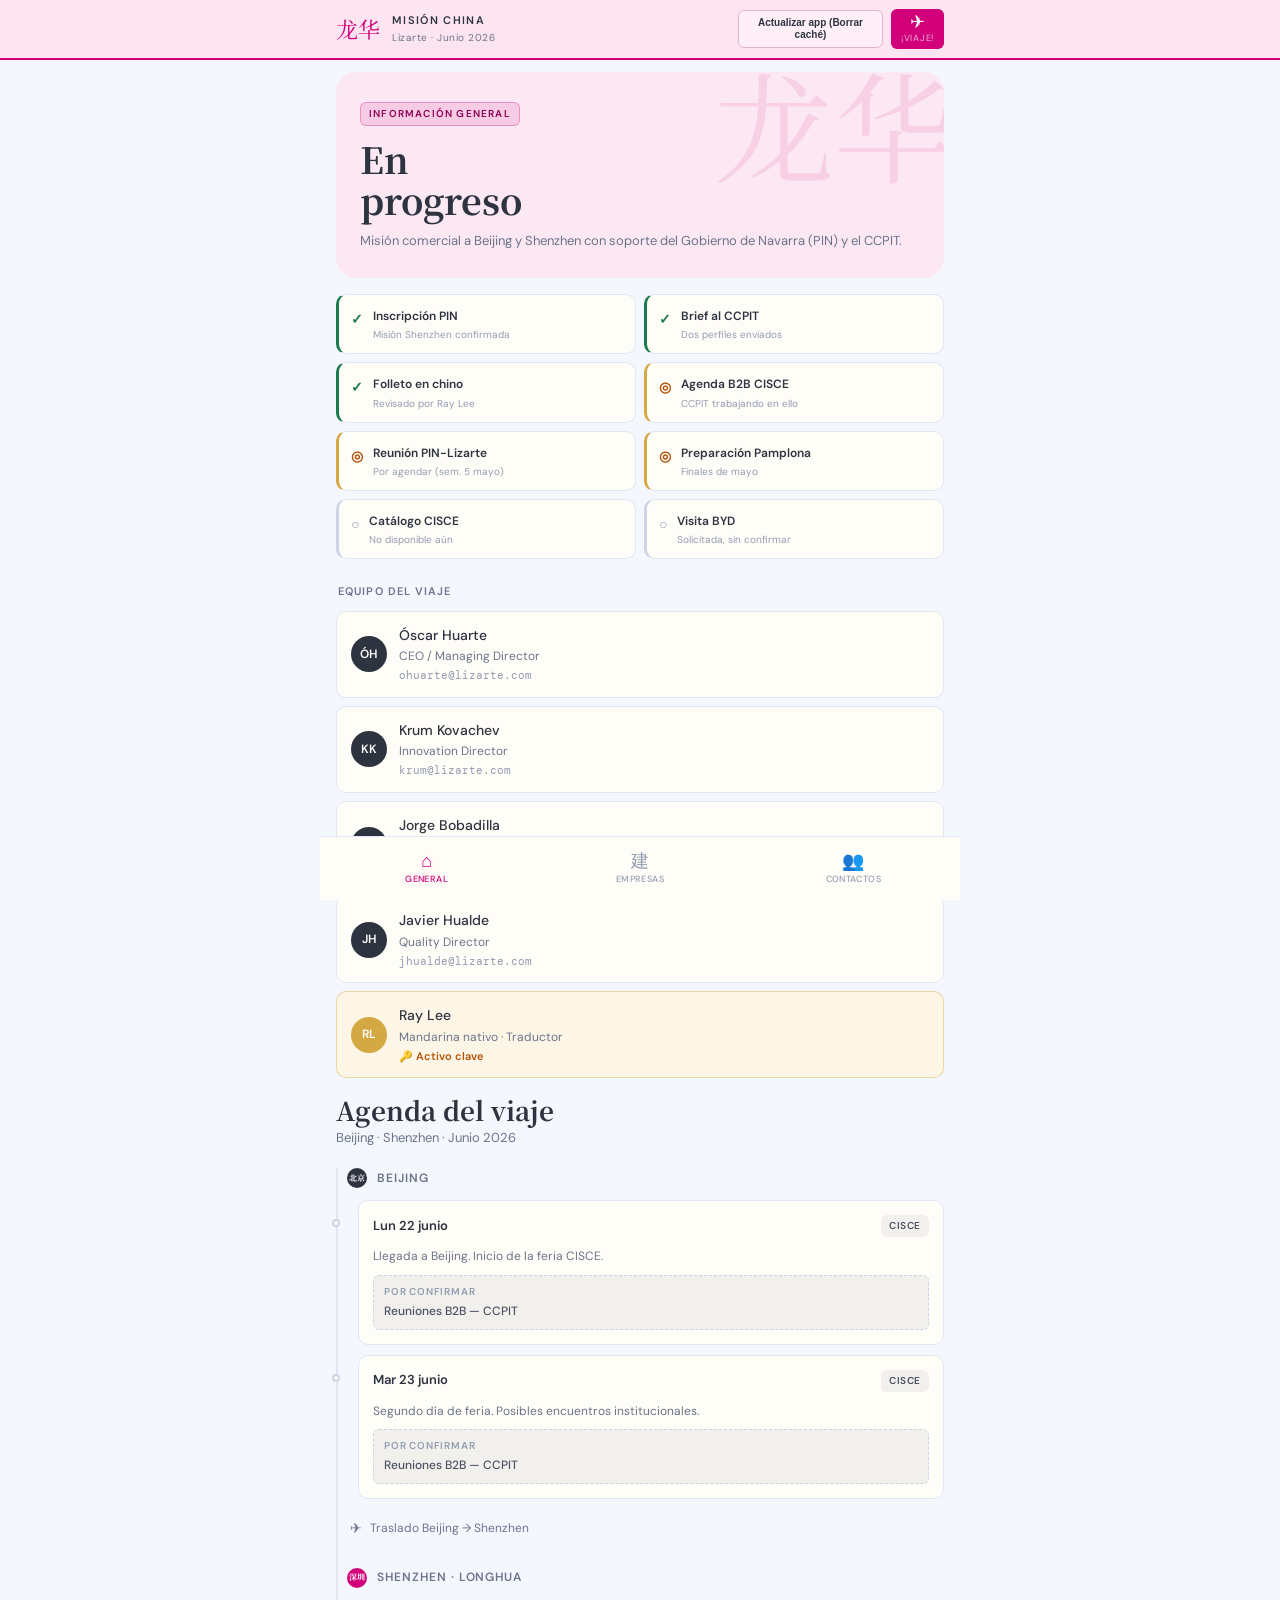
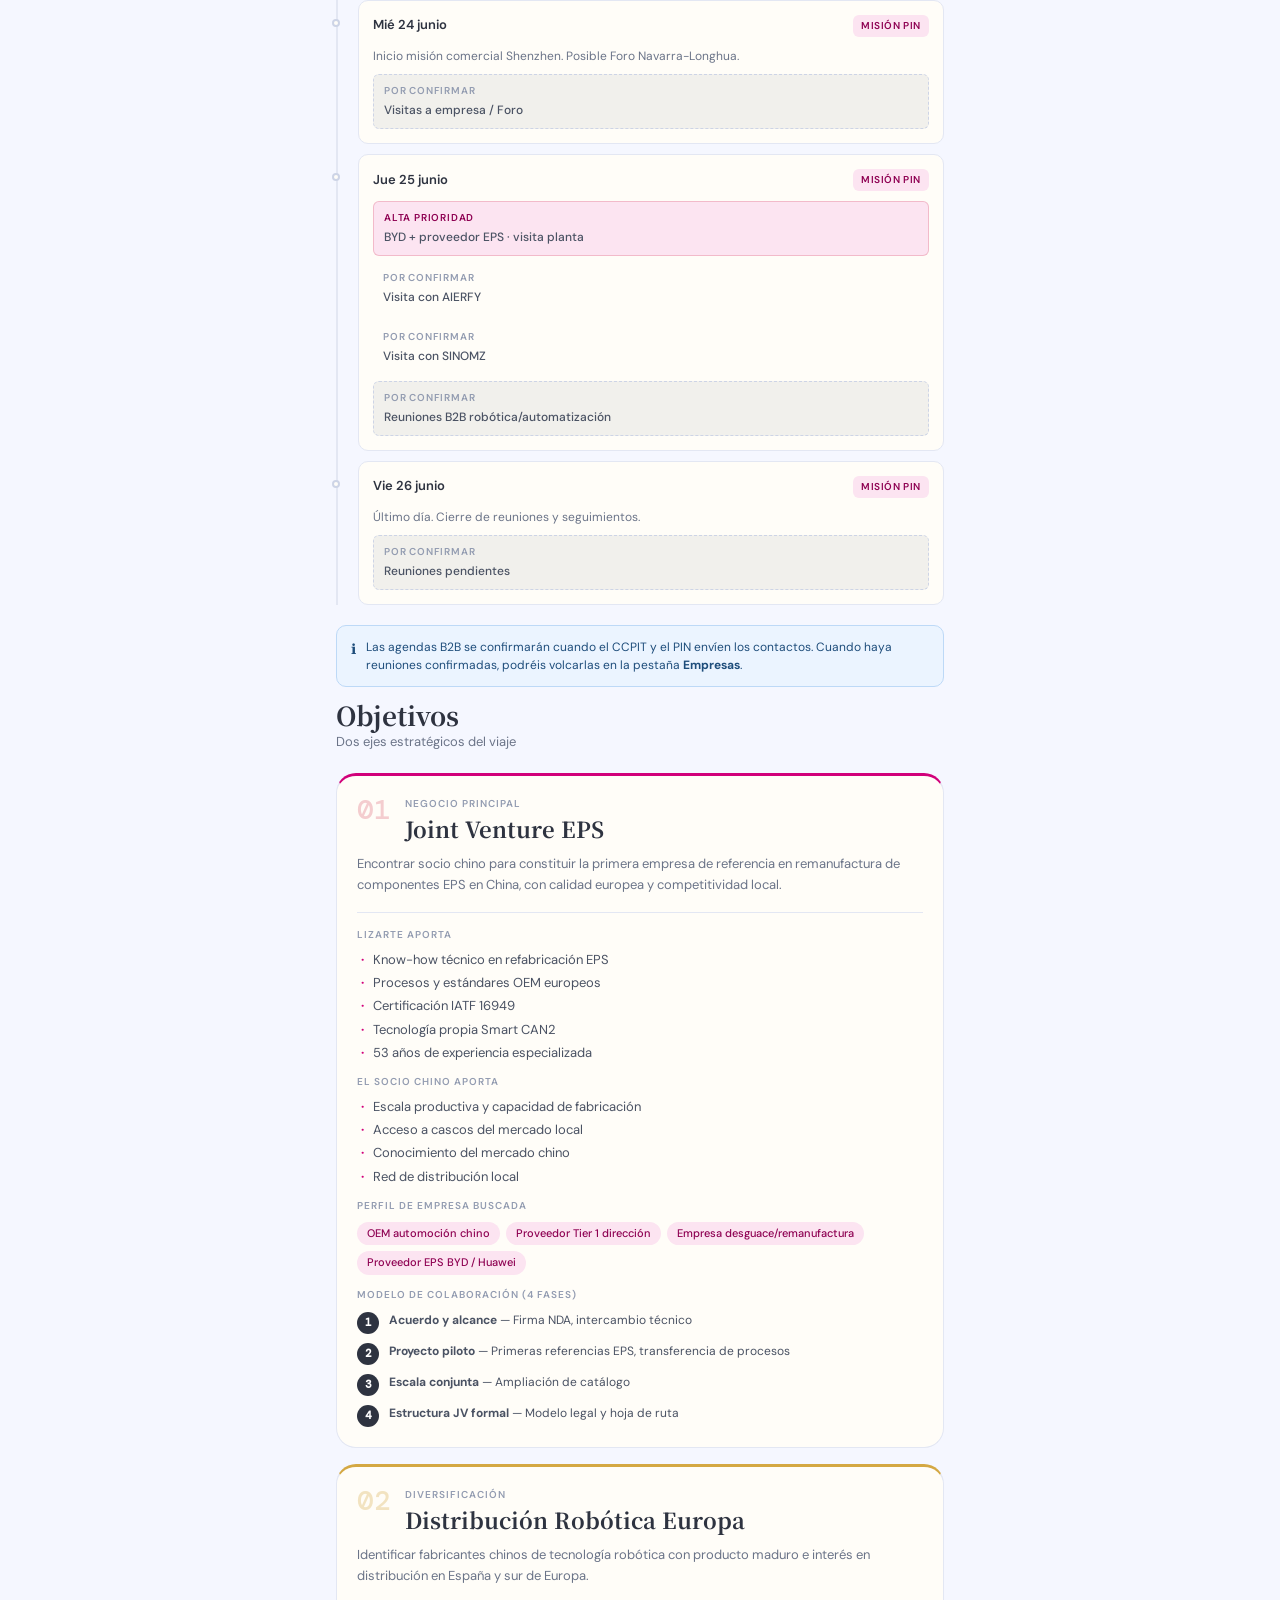
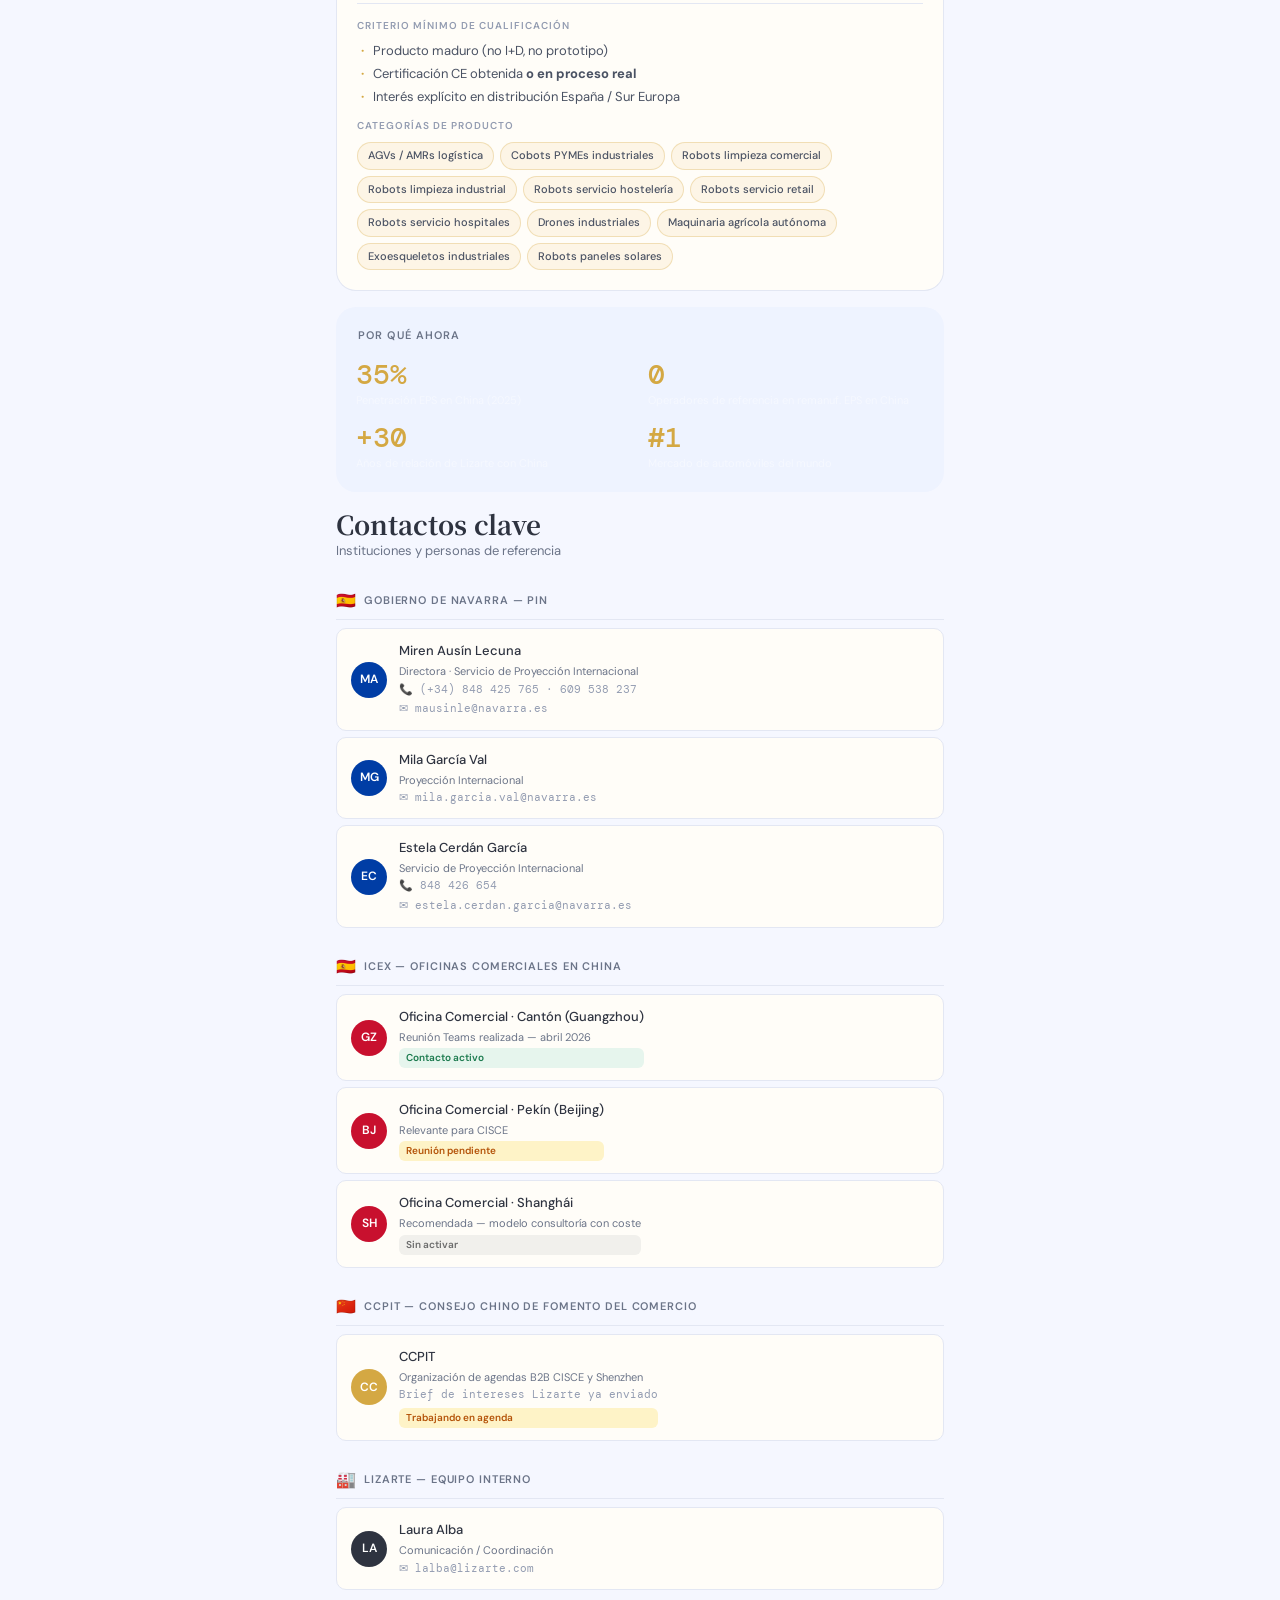
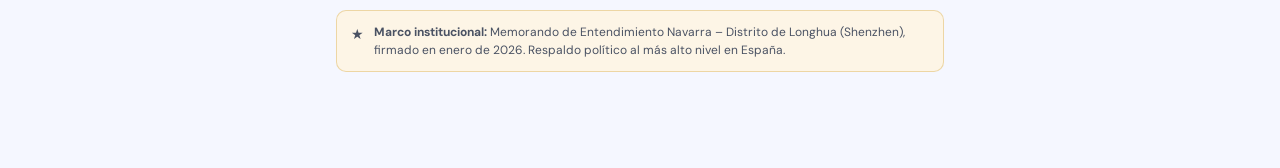
==== index-standalone.html @ a8ef4a8c "app móvil" ====
<!DOCTYPE html>
<html lang="es">
<head>
  <meta charset="UTF-8" />
  <meta name="viewport" content="width=device-width, initial-scale=1.0, viewport-fit=cover" />
  <meta name="apple-mobile-web-app-capable" content="yes" />
  <meta name="apple-mobile-web-app-status-bar-style" content="default" />
  <meta name="apple-mobile-web-app-title" content="Misión China" />
  <meta name="mobile-web-app-capable" content="yes" />
  <meta name="theme-color" content="#D1007A" />
  <meta http-equiv="Cache-Control" content="no-cache, no-store, must-revalidate" />
  <meta http-equiv="Pragma" content="no-cache" />
  <meta http-equiv="Expires" content="0" />
  <title>Misión China 2026 — Lizarte</title>
  <link rel="manifest" href="manifest.webmanifest" />
  <link rel="icon" type="image/svg+xml" href="icon.svg" />
  <link rel="apple-touch-icon" href="icon.svg" />
  <link rel="preconnect" href="https://fonts.googleapis.com" />
  <link href="https://fonts.googleapis.com/css2?family=Noto+Serif+SC:wght@400;700&family=DM+Sans:wght@300;400;500;600&family=DM+Mono:wght@400;500&display=swap" rel="stylesheet" />
  <style>
/* ═══════════════════════════════════════════════════════════
   MISIÓN CHINA 2026 — LIZARTE
   Stylesheet
═══════════════════════════════════════════════════════════ */

*, *::before, *::after { box-sizing: border-box; margin: 0; padding: 0; }

:root {
  --red:        #D1007A;
  --red-light:  #FCE4F1;
  --red-dark:   #8E0052;
  --gold:       #D4A843;
  --gold-light: #FDF5E6;
  --ink:        #2E3340;
  --ink-mid:    #4A5263;
  --ink-soft:   #6B7488;
  --ink-faint:  #939CB1;
  --paper:      #F5F7FF;
  --surface:    #FFFDF8;
  --border:     #E3E7F3;
  --border-mid: #CDD4E6;

  --done:       #1B7A4E;
  --done-bg:    #E6F5ED;
  --pending:    #B45309;
  --pending-bg: #FEF3C7;
  --open:       #6B6B6B;
  --open-bg:    #F1F0EC;

  --radius-sm:  6px;
  --radius-md:  10px;
  --radius-lg:  14px;
  --radius-xl:  20px;

  --nav-height:  64px;
  --header-height: 60px;

  --font-body:   'DM Sans', sans-serif;
  --font-display:'Noto Serif SC', serif;
  --font-mono:   'DM Mono', monospace;

  /* iOS safe areas (notch / home indicator) */
  --safe-top: env(safe-area-inset-top, 0px);
  --safe-bottom: env(safe-area-inset-bottom, 0px);
}

html, body {
  height: 100%;
  background: var(--paper);
  color: var(--ink);
  font-family: var(--font-body);
  font-size: 15px;
  line-height: 1.6;
  -webkit-font-smoothing: antialiased;
  overscroll-behavior: none;
}

/* ── SCROLLBAR ─────────────────────────────────── */
::-webkit-scrollbar { width: 4px; }
::-webkit-scrollbar-track { background: transparent; }
::-webkit-scrollbar-thumb { background: var(--border-mid); border-radius: 2px; }

/* ═══════════════════════════════════════════════════════════
   HEADER
═══════════════════════════════════════════════════════════ */
.app-header {
  position: fixed;
  top: 0; left: 0; right: 0;
  z-index: 100;
  height: calc(var(--header-height) + var(--safe-top));
  padding-top: var(--safe-top);
  background: #FCE4F1;
  border-bottom: 2px solid var(--red);
}

.header-inner {
  max-width: 640px;
  margin: 0 auto;
  height: 100%;
  padding: 0 16px;
  display: flex;
  align-items: center;
  justify-content: space-between;
}

.header-brand {
  display: flex;
  align-items: center;
  gap: 12px;
}

.brand-zh {
  font-family: var(--font-display);
  font-size: 22px;
  color: var(--red);
  line-height: 1;
}

.brand-text {
  display: flex;
  flex-direction: column;
}

.brand-main {
  font-size: 11px;
  font-weight: 600;
  letter-spacing: 0.12em;
  color: var(--ink);
  text-transform: uppercase;
}

.brand-sub {
  font-size: 10px;
  color: var(--ink-soft);
  letter-spacing: 0.05em;
}

.header-badge {
  display: flex;
  flex-direction: column;
  align-items: center;
  background: var(--red);
  border-radius: var(--radius-sm);
  padding: 4px 10px;
  min-width: 52px;
}

.header-actions {
  display: flex;
  align-items: center;
  gap: 8px;
}

.refresh-app-btn {
  border: 1px solid #E7B3D1;
  background: #FFF0F8;
  color: var(--ink);
  border-radius: var(--radius-sm);
  padding: 6px 9px;
  font-size: 10px;
  line-height: 1.2;
  font-weight: 600;
  cursor: pointer;
  min-height: 34px;
  max-width: 145px;
  text-align: center;
}

.refresh-app-btn:active {
  transform: translateY(1px);
}

.refresh-app-btn:disabled {
  opacity: 0.7;
  cursor: wait;
}

#countdown-days {
  font-family: var(--font-mono);
  font-size: 18px;
  font-weight: 500;
  color: #fff;
  line-height: 1;
}

.badge-label {
  font-size: 9px;
  color: rgba(255,255,255,0.7);
  letter-spacing: 0.08em;
  text-transform: uppercase;
}

/* ═══════════════════════════════════════════════════════════
   MAIN
═══════════════════════════════════════════════════════════ */
.app-main {
  max-width: 640px;
  margin: 0 auto;
  padding: calc(var(--header-height) + var(--safe-top) + 12px) 16px calc(var(--nav-height) + var(--safe-bottom) + 20px);
  min-height: 100vh;
}

/* ── VIEWS ─────────────────────────────────────── */
.view {
  display: none;
  animation: fadeIn 0.2s ease;
}
.view.active { display: block; }

@keyframes fadeIn {
  from { opacity: 0; transform: translateY(6px); }
  to   { opacity: 1; transform: translateY(0); }
}

/* ═══════════════════════════════════════════════════════════
   INICIO — HERO
═══════════════════════════════════════════════════════════ */
.section-hero {
  background: #FCE8F3;
  border-radius: var(--radius-xl);
  padding: 28px 24px;
  margin-bottom: 16px;
  position: relative;
  overflow: hidden;
}

.section-hero::before {
  content: '龙华';
  font-family: var(--font-display);
  font-size: 120px;
  color: rgba(209,0,122,0.1);
  position: absolute;
  right: -10px;
  top: -10px;
  line-height: 1;
  pointer-events: none;
  user-select: none;
}

.hero-tag {
  display: inline-block;
  font-size: 10px;
  font-weight: 600;
  letter-spacing: 0.12em;
  text-transform: uppercase;
  color: var(--red-dark);
  background: rgba(209,0,122,0.12);
  border: 1px solid rgba(209,0,122,0.3);
  border-radius: var(--radius-sm);
  padding: 3px 8px;
  margin-bottom: 12px;
}

.hero-title {
  font-family: var(--font-display);
  font-size: 36px;
  font-weight: 700;
  color: var(--ink);
  line-height: 1.15;
  margin-bottom: 10px;
}

.hero-desc {
  font-size: 13px;
  color: var(--ink-soft);
  line-height: 1.5;
}

/* ── CARD GRID ──────────────────────────────────── */
.card-grid {
  display: grid;
  grid-template-columns: 1fr 1fr;
  gap: 8px;
  margin-bottom: 24px;
}

.status-card {
  background: var(--surface);
  border-radius: var(--radius-md);
  border: 1px solid var(--border);
  padding: 12px;
  display: flex;
  align-items: flex-start;
  gap: 10px;
}

.status-icon {
  font-size: 14px;
  margin-top: 1px;
  flex-shrink: 0;
  font-weight: 600;
}

.status-info {
  display: flex;
  flex-direction: column;
  gap: 2px;
}

.status-title {
  font-size: 12px;
  font-weight: 600;
  color: var(--ink);
}

.status-sub {
  font-size: 10px;
  color: var(--ink-faint);
  line-height: 1.3;
}

.status-done  .status-icon { color: var(--done); }
.status-done  { border-left: 3px solid var(--done); }

.status-pending .status-icon { color: var(--pending); }
.status-pending { border-left: 3px solid var(--gold); }

.status-open  .status-icon { color: var(--ink-faint); }
.status-open  { border-left: 3px solid var(--border-mid); }

/* ── BLOCK TITLE ────────────────────────────────── */
.block-title {
  font-size: 11px;
  font-weight: 600;
  letter-spacing: 0.1em;
  text-transform: uppercase;
  color: var(--ink-soft);
  margin-bottom: 10px;
  padding-left: 2px;
}

/* ── TEAM ───────────────────────────────────────── */
.team-list {
  display: flex;
  flex-direction: column;
  gap: 8px;
  margin-bottom: 16px;
}

.team-card {
  background: var(--surface);
  border: 1px solid var(--border);
  border-radius: var(--radius-md);
  padding: 12px 14px;
  display: flex;
  align-items: center;
  gap: 12px;
}

.team-card--highlight {
  background: var(--gold-light);
  border-color: rgba(212,168,67,0.4);
}

.team-initials {
  width: 36px;
  height: 36px;
  border-radius: 50%;
  background: var(--ink);
  color: #fff;
  font-size: 12px;
  font-weight: 600;
  display: flex;
  align-items: center;
  justify-content: center;
  flex-shrink: 0;
  letter-spacing: 0.02em;
}

.team-card--highlight .team-initials {
  background: var(--gold);
}

.team-info {
  display: flex;
  flex-direction: column;
  gap: 1px;
}

.team-name {
  font-size: 14px;
  font-weight: 500;
  color: var(--ink);
}

.team-role {
  font-size: 12px;
  color: var(--ink-soft);
}

.team-email {
  font-size: 11px;
  color: var(--ink-faint);
  font-family: var(--font-mono);
}

.team-tag {
  font-size: 11px;
  font-weight: 600;
  color: var(--pending);
}

/* ═══════════════════════════════════════════════════════════
   AGENDA — TIMELINE
═══════════════════════════════════════════════════════════ */
.section-header {
  margin-bottom: 20px;
}

.section-title {
  font-family: var(--font-display);
  font-size: 26px;
  font-weight: 700;
  color: var(--ink);
  line-height: 1.2;
}

.section-desc {
  font-size: 13px;
  color: var(--ink-soft);
  margin-top: 2px;
}

.timeline {
  position: relative;
  padding-left: 20px;
  border-left: 2px solid var(--border);
  margin-bottom: 20px;
}

.timeline-city {
  display: flex;
  align-items: center;
  gap: 10px;
  margin: 20px 0 12px -11px;
}

.city-marker {
  width: 20px;
  height: 20px;
  border-radius: 50%;
  display: flex;
  align-items: center;
  justify-content: center;
  font-family: var(--font-display);
  font-size: 8px;
  color: #fff;
  font-weight: 700;
  flex-shrink: 0;
}

.city-beijing  { background: var(--ink); }
.city-shenzhen { background: var(--red); }

.city-label {
  font-size: 12px;
  font-weight: 600;
  letter-spacing: 0.08em;
  text-transform: uppercase;
  color: var(--ink-soft);
}

.timeline-day {
  background: var(--surface);
  border: 1px solid var(--border);
  border-radius: var(--radius-md);
  padding: 14px;
  margin-bottom: 10px;
  position: relative;
}

.timeline-day::before {
  content: '';
  position: absolute;
  left: -27px;
  top: 18px;
  width: 8px;
  height: 8px;
  border-radius: 50%;
  background: var(--surface);
  border: 2px solid var(--border-mid);
}

.day-header {
  display: flex;
  align-items: center;
  justify-content: space-between;
  margin-bottom: 10px;
}

.day-date {
  font-size: 13px;
  font-weight: 600;
  color: var(--ink);
}

.day-badge {
  font-size: 10px;
  font-weight: 600;
  letter-spacing: 0.06em;
  padding: 3px 8px;
  border-radius: var(--radius-sm);
}

.day-badge--feria  { background: var(--open-bg); color: var(--ink-mid); }
.day-badge--mision { background: var(--red-light); color: var(--red-dark); }

.day-note {
  font-size: 12px;
  color: var(--ink-soft);
  margin-bottom: 8px;
}

.meeting-slot {
  border-radius: var(--radius-sm);
  padding: 8px 10px;
  margin-top: 6px;
  display: flex;
  flex-direction: column;
  gap: 2px;
}

.meeting-slot--empty {
  background: var(--open-bg);
  border: 1px dashed var(--border-mid);
}

.meeting-slot--priority {
  background: var(--red-light);
  border: 1px solid rgba(200,16,46,0.2);
}

.slot-time {
  font-size: 10px;
  font-weight: 600;
  text-transform: uppercase;
  letter-spacing: 0.08em;
  color: var(--ink-faint);
}

.meeting-slot--priority .slot-time { color: var(--red-dark); }

.slot-label {
  font-size: 12px;
  font-weight: 500;
  color: var(--ink-mid);
}

.timeline-travel {
  display: flex;
  align-items: center;
  gap: 8px;
  padding: 8px 0;
  margin-left: -8px;
  color: var(--ink-soft);
  font-size: 12px;
}

.travel-icon {
  font-size: 14px;
}

/* ═══════════════════════════════════════════════════════════
   EMPRESAS
═══════════════════════════════════════════════════════════ */
.filter-tabs {
  display: flex;
  gap: 6px;
  margin-bottom: 16px;
  overflow-x: auto;
  padding-bottom: 2px;
  -webkit-overflow-scrolling: touch;
  scrollbar-width: none;
}

.filter-tabs::-webkit-scrollbar { display: none; }

.filter-btn {
  flex-shrink: 0;
  background: var(--surface);
  border: 1px solid var(--border);
  border-radius: 20px;
  padding: 6px 14px;
  font-size: 12px;
  font-weight: 500;
  color: var(--ink-soft);
  cursor: pointer;
  font-family: var(--font-body);
  transition: all 0.15s;
}

.filter-btn.active,
.filter-btn:hover {
  background: var(--red-light);
  border-color: #E4B6C0;
  color: var(--ink);
}

.company-list {
  display: flex;
  flex-direction: column;
  gap: 10px;
}

/* COMPANY CARD */
.company-card {
  background: var(--surface);
  border: 1px solid var(--border);
  border-radius: var(--radius-lg);
  padding: 16px;
  cursor: pointer;
  transition: border-color 0.15s, box-shadow 0.15s;
}

.company-card:hover {
  border-color: var(--ink);
  box-shadow: 0 2px 8px rgba(0,0,0,0.06);
}

.company-card-header {
  display: flex;
  justify-content: space-between;
  align-items: flex-start;
  margin-bottom: 8px;
}

.company-name {
  font-size: 15px;
  font-weight: 600;
  color: var(--ink);
  line-height: 1.3;
}

.company-name-zh {
  font-family: var(--font-display);
  font-size: 12px;
  color: var(--ink-soft);
  display: block;
  margin-top: 1px;
}

.company-badge {
  font-size: 10px;
  font-weight: 600;
  padding: 3px 8px;
  border-radius: var(--radius-sm);
  white-space: nowrap;
  margin-left: 8px;
  flex-shrink: 0;
}

.badge-eps     { background: var(--red-light); color: var(--red-dark); }
.badge-robot   { background: #E8F0FE; color: #1A56DB; }
.badge-beijing { background: var(--open-bg); color: var(--ink-mid); }
.badge-shenzhen{ background: #E7F9F0; color: #065F46; }

.company-meta {
  display: flex;
  flex-wrap: wrap;
  gap: 8px;
  font-size: 12px;
  color: var(--ink-soft);
  margin-bottom: 10px;
}

.company-meta-item {
  display: flex;
  align-items: center;
  gap: 4px;
}

.company-contact {
  background: var(--paper);
  border-radius: var(--radius-sm);
  padding: 10px 12px;
  display: flex;
  flex-direction: column;
  gap: 2px;
}

.contact-person-name {
  font-size: 13px;
  font-weight: 500;
  color: var(--ink);
}

.contact-person-role {
  font-size: 11px;
  color: var(--ink-soft);
}

.company-meeting-time {
  display: flex;
  align-items: center;
  gap: 6px;
  margin-top: 10px;
  font-size: 12px;
  font-weight: 500;
  color: var(--red-dark);
  background: var(--red-light);
  border-radius: var(--radius-sm);
  padding: 6px 10px;
}

/* EMPTY STATE */
.empty-state {
  text-align: center;
  padding: 32px 16px;
}

.empty-icon {
  font-family: var(--font-display);
  font-size: 48px;
  color: var(--border-mid);
  margin-bottom: 12px;
}

.empty-title {
  font-family: var(--font-display);
  font-size: 20px;
  font-weight: 700;
  color: var(--ink);
  margin-bottom: 6px;
}

.empty-desc {
  font-size: 13px;
  color: var(--ink-soft);
  max-width: 280px;
  margin: 0 auto 20px;
  line-height: 1.5;
}

.empty-template-preview {
  background: var(--surface);
  border: 1px solid var(--border);
  border-radius: var(--radius-md);
  padding: 16px;
  text-align: left;
}

.template-label {
  font-size: 10px;
  font-weight: 600;
  letter-spacing: 0.1em;
  text-transform: uppercase;
  color: var(--ink-faint);
  margin-bottom: 10px;
}

.template-fields {
  list-style: none;
  display: flex;
  flex-direction: column;
  gap: 6px;
}

.template-fields li {
  font-size: 12px;
  color: var(--ink-mid);
  padding-left: 14px;
  position: relative;
}

.template-fields li::before {
  content: '—';
  position: absolute;
  left: 0;
  color: var(--border-mid);
}

/* ═══════════════════════════════════════════════════════════
   OBJETIVOS
═══════════════════════════════════════════════════════════ */
.objective-card {
  background: var(--surface);
  border-radius: var(--radius-xl);
  border: 1px solid var(--border);
  padding: 20px;
  margin-bottom: 16px;
}

.objective-card--primary {
  border-top: 3px solid var(--red);
}

.objective-card--secondary {
  border-top: 3px solid var(--gold);
}

.obj-header {
  display: flex;
  align-items: flex-start;
  gap: 14px;
  margin-bottom: 12px;
}

.obj-number {
  font-family: var(--font-mono);
  font-size: 28px;
  font-weight: 500;
  color: var(--border-mid);
  line-height: 1;
  flex-shrink: 0;
}

.objective-card--primary .obj-number { color: rgba(200,16,46,0.2); }
.objective-card--secondary .obj-number { color: rgba(212,168,67,0.3); }

.obj-title-block {
  display: flex;
  flex-direction: column;
  gap: 4px;
}

.obj-tag {
  font-size: 10px;
  font-weight: 600;
  letter-spacing: 0.1em;
  text-transform: uppercase;
  color: var(--ink-faint);
}

.obj-title {
  font-family: var(--font-display);
  font-size: 22px;
  font-weight: 700;
  color: var(--ink);
  line-height: 1.2;
}

.obj-desc {
  font-size: 13px;
  color: var(--ink-soft);
  line-height: 1.6;
  margin-bottom: 16px;
}

.obj-divider {
  height: 1px;
  background: var(--border);
  margin: 14px 0;
}

.obj-section-label {
  font-size: 10px;
  font-weight: 600;
  letter-spacing: 0.1em;
  text-transform: uppercase;
  color: var(--ink-faint);
  margin-bottom: 8px;
  margin-top: 12px;
}

.obj-list {
  list-style: none;
  display: flex;
  flex-direction: column;
  gap: 5px;
}

.obj-list li {
  font-size: 13px;
  color: var(--ink-mid);
  padding-left: 16px;
  position: relative;
  line-height: 1.4;
}

.obj-list li::before {
  content: '·';
  position: absolute;
  left: 4px;
  color: var(--red);
  font-weight: 700;
}

.objective-card--secondary .obj-list li::before {
  color: var(--gold);
}

.obj-list--chips {
  flex-direction: row;
  flex-wrap: wrap;
  gap: 6px;
}

.obj-list--chips li {
  padding: 4px 10px;
  background: var(--red-light);
  color: var(--red-dark);
  font-size: 11px;
  font-weight: 500;
  border-radius: 20px;
  padding-left: 10px;
}

.obj-list--chips li::before { display: none; }

/* PHASES */
.phases-list {
  display: flex;
  flex-direction: column;
  gap: 8px;
  margin-top: 4px;
}

.phase {
  display: flex;
  gap: 10px;
  align-items: flex-start;
}

.phase-n {
  width: 22px;
  height: 22px;
  border-radius: 50%;
  background: var(--ink);
  color: #fff;
  font-size: 11px;
  font-weight: 600;
  display: flex;
  align-items: center;
  justify-content: center;
  flex-shrink: 0;
  margin-top: 1px;
  font-family: var(--font-mono);
}

.phase div {
  font-size: 12px;
  color: var(--ink-mid);
  line-height: 1.5;
}

/* CATEGORY GRID */
.category-grid {
  display: flex;
  flex-wrap: wrap;
  gap: 6px;
  margin-top: 4px;
}

.cat-chip {
  font-size: 11px;
  font-weight: 500;
  padding: 4px 10px;
  background: var(--gold-light);
  border: 1px solid rgba(212,168,67,0.3);
  color: var(--ink-mid);
  border-radius: 20px;
}

/* MARKET STATS */
.market-block {
  background: #EEF3FF;
  border-radius: var(--radius-xl);
  padding: 20px;
  margin-bottom: 16px;
}

.market-block .block-title {
  color: var(--ink-soft);
  margin-bottom: 16px;
}

.market-stats {
  display: grid;
  grid-template-columns: 1fr 1fr;
  gap: 16px;
}

.market-stat {
  display: flex;
  flex-direction: column;
  gap: 4px;
}

.stat-num {
  font-family: var(--font-mono);
  font-size: 28px;
  font-weight: 500;
  color: var(--gold);
  line-height: 1;
}

.stat-label {
  font-size: 11px;
  color: rgba(255,255,255,0.45);
  line-height: 1.4;
}

/* ═══════════════════════════════════════════════════════════
   CONTACTOS
═══════════════════════════════════════════════════════════ */
.contact-group {
  margin-bottom: 20px;
}

.contact-group-header {
  display: flex;
  align-items: center;
  gap: 8px;
  padding: 6px 0;
  margin-bottom: 8px;
  border-bottom: 1px solid var(--border);
}

.contact-group-flag {
  font-size: 16px;
}

.contact-group-name {
  font-size: 11px;
  font-weight: 600;
  letter-spacing: 0.08em;
  text-transform: uppercase;
  color: var(--ink-soft);
  line-height: 1.3;
  overflow-wrap: anywhere;
}

.contact-card {
  background: var(--surface);
  border: 1px solid var(--border);
  border-radius: var(--radius-md);
  padding: 12px 14px;
  display: flex;
  align-items: center;
  gap: 12px;
  margin-bottom: 6px;
}

.contact-initials {
  width: 36px;
  height: 36px;
  border-radius: 50%;
  font-size: 12px;
  font-weight: 600;
  display: flex;
  align-items: center;
  justify-content: center;
  flex-shrink: 0;
  color: #fff;
}

.ci-navarra { background: #003DA5; }
.ci-icex    { background: #C8102E; }
.ci-ccpit   { background: #D4A843; }
.ci-lizarte { background: var(--ink); }

.contact-info {
  display: flex;
  flex-direction: column;
  gap: 2px;
  min-width: 0;
}

.contact-name {
  font-size: 13px;
  font-weight: 500;
  color: var(--ink);
}

.contact-role {
  font-size: 11px;
  color: var(--ink-soft);
  line-height: 1.3;
}

.contact-detail {
  font-size: 11px;
  color: var(--ink-faint);
  font-family: var(--font-mono);
}

.contact-tag {
  display: inline-block;
  font-size: 10px;
  font-weight: 600;
  padding: 2px 7px;
  border-radius: var(--radius-sm);
  margin-top: 2px;
}

.contact-tag--done    { background: var(--done-bg); color: var(--done); }
.contact-tag--pending { background: var(--pending-bg); color: var(--pending); }
.contact-tag--open    { background: var(--open-bg); color: var(--open); }

/* ═══════════════════════════════════════════════════════════
   INFO BOX
═══════════════════════════════════════════════════════════ */
.info-box {
  background: #EBF4FF;
  border: 1px solid #BDD9F7;
  border-radius: var(--radius-md);
  padding: 12px 14px;
  display: flex;
  align-items: flex-start;
  gap: 10px;
  margin-bottom: 12px;
  font-size: 12px;
  color: #1E4D7B;
  line-height: 1.5;
}

.info-box--gold {
  background: var(--gold-light);
  border-color: rgba(212,168,67,0.4);
  color: var(--ink-mid);
}

.info-box-icon {
  font-size: 14px;
  flex-shrink: 0;
  margin-top: 1px;
}

/* ═══════════════════════════════════════════════════════════
   BOTTOM NAV
═══════════════════════════════════════════════════════════ */
.bottom-nav {
  position: fixed;
  bottom: 0; left: 0; right: 0;
  z-index: 100;
  height: calc(var(--nav-height) + var(--safe-bottom));
  padding-bottom: var(--safe-bottom);
  background: var(--surface);
  border-top: 1px solid var(--border);
  display: flex;
  align-items: stretch;
  max-width: 640px;
  margin: 0 auto;
}

/* Full-width fix for fixed nav */
.bottom-nav {
  left: 50%;
  transform: translateX(-50%);
  max-width: 640px;
  width: 100%;
}

@media (max-width: 640px) {
  .bottom-nav {
    left: 0;
    transform: none;
    max-width: 100%;
  }
}

.nav-item {
  flex: 1;
  display: flex;
  flex-direction: column;
  align-items: center;
  justify-content: center;
  gap: 3px;
  background: none;
  border: none;
  cursor: pointer;
  font-family: var(--font-body);
  color: var(--ink-faint);
  padding: 8px 4px calc(8px + var(--safe-bottom) * 0.15);
  transition: color 0.15s;
  -webkit-tap-highlight-color: transparent;
}

.nav-item.active {
  color: var(--red);
  text-shadow: 0 0 10px rgba(209, 0, 122, 0.18);
}

.nav-icon {
  font-size: 18px;
  line-height: 1;
}

.nav-label {
  font-size: 9px;
  font-weight: 500;
  letter-spacing: 0.04em;
  text-transform: uppercase;
}

/* ═══════════════════════════════════════════════════════════
   RESPONSIVE
═══════════════════════════════════════════════════════════ */
@media (max-width: 400px) {
  .card-grid { grid-template-columns: 1fr; }
  .market-stats { grid-template-columns: 1fr; }
  .hero-title { font-size: 30px; }
}

@media (max-width: 480px) {
  .header-inner {
    padding: 0 10px;
    gap: 8px;
  }

  .brand-zh {
    font-size: 19px;
  }

  .brand-main {
    font-size: 10px;
    letter-spacing: 0.08em;
  }

  .brand-sub {
    display: none;
  }

  .refresh-app-btn {
    max-width: 108px;
    min-height: 30px;
    font-size: 9px;
    padding: 5px 6px;
  }

  .header-badge {
    min-width: 45px;
    padding: 4px 8px;
  }
}

@media (prefers-color-scheme: dark) {
  :root {
    --paper:      #F5F7FF;
    --surface:    #FFFDF8;
    --border:     #E3E7F3;
    --border-mid: #CDD4E6;
    --ink:        #2E3340;
    --ink-mid:    #4A5263;
    --ink-soft:   #6B7488;
    --ink-faint:  #939CB1;
    --red-light:  #FCE4F1;
    --red-dark:   #8E0052;
    --gold-light: #FDF5E6;
    --open-bg:    #EEF2FB;
    --done-bg:    #E6F5ED;
    --pending-bg: #FEF3C7;
  }

  .app-header { background: #FCE4F1; }
  .section-hero { background: #FCE8F3; }
  .section-hero::before { color: rgba(209,0,122,0.1); }
  .market-block { background: #EEF3FF; }
  .bottom-nav { background: var(--surface); }
  .info-box { background: #EEF6FF; border-color: #D6E6FF; color: #385D8A; }
}

</style>
</head>
<body>

  <!-- HEADER -->
  <header class="app-header">
    <div class="header-inner">
      <div class="header-brand">
        <span class="brand-zh">龙华</span>
        <div class="brand-text">
          <span class="brand-main">MISIÓN CHINA</span>
          <span class="brand-sub">Lizarte · Junio 2026</span>
        </div>
      </div>
      <div class="header-actions">
        <button class="refresh-app-btn" id="refresh-app-btn" type="button">
          Actualizar app (Borrar caché)
        </button>
        <div class="header-badge" id="countdown-badge">
          <span id="countdown-days">—</span>
          <span class="badge-label">días</span>
        </div>
      </div>
    </div>
  </header>

  <!-- MAIN CONTENT -->
  <main class="app-main" id="app-main">

    <!-- ══════════════════════════════════════════
         Pestaña: General (toda la información conocida)
    ══════════════════════════════════════════ -->
    <section class="view active" id="view-general">

      <div class="section-hero">
        <div class="hero-tag">Información general</div>
        <h1 class="hero-title">En<br/>progreso</h1>
        <p class="hero-desc">Misión comercial a Beijing y Shenzhen con soporte del Gobierno de Navarra (PIN) y el CCPIT.</p>
      </div>

      <!-- TARJETAS DE ESTADO RÁPIDO -->
      <div class="card-grid">
        <div class="status-card status-done">
          <span class="status-icon">✓</span>
          <div class="status-info">
            <span class="status-title">Inscripción PIN</span>
            <span class="status-sub">Misión Shenzhen confirmada</span>
          </div>
        </div>
        <div class="status-card status-done">
          <span class="status-icon">✓</span>
          <div class="status-info">
            <span class="status-title">Brief al CCPIT</span>
            <span class="status-sub">Dos perfiles enviados</span>
          </div>
        </div>
        <div class="status-card status-done">
          <span class="status-icon">✓</span>
          <div class="status-info">
            <span class="status-title">Folleto en chino</span>
            <span class="status-sub">Revisado por Ray Lee</span>
          </div>
        </div>
        <div class="status-card status-pending">
          <span class="status-icon">◎</span>
          <div class="status-info">
            <span class="status-title">Agenda B2B CISCE</span>
            <span class="status-sub">CCPIT trabajando en ello</span>
          </div>
        </div>
        <div class="status-card status-pending">
          <span class="status-icon">◎</span>
          <div class="status-info">
            <span class="status-title">Reunión PIN-Lizarte</span>
            <span class="status-sub">Por agendar (sem. 5 mayo)</span>
          </div>
        </div>
        <div class="status-card status-pending">
          <span class="status-icon">◎</span>
          <div class="status-info">
            <span class="status-title">Preparación Pamplona</span>
            <span class="status-sub">Finales de mayo</span>
          </div>
        </div>
        <div class="status-card status-open">
          <span class="status-icon">○</span>
          <div class="status-info">
            <span class="status-title">Catálogo CISCE</span>
            <span class="status-sub">No disponible aún</span>
          </div>
        </div>
        <div class="status-card status-open">
          <span class="status-icon">○</span>
          <div class="status-info">
            <span class="status-title">Visita BYD</span>
            <span class="status-sub">Solicitada, sin confirmar</span>
          </div>
        </div>
      </div>

      <!-- EQUIPO -->
      <div class="block-title">Equipo del viaje</div>
      <div class="team-list">
        <div class="team-card">
          <div class="team-initials">ÓH</div>
          <div class="team-info">
            <span class="team-name">Óscar Huarte</span>
            <span class="team-role">CEO / Managing Director</span>
            <span class="team-email">ohuarte@lizarte.com</span>
          </div>
        </div>
        <div class="team-card">
          <div class="team-initials">KK</div>
          <div class="team-info">
            <span class="team-name">Krum Kovachev</span>
            <span class="team-role">Innovation Director</span>
            <span class="team-email">krum@lizarte.com</span>
          </div>
        </div>
        <div class="team-card">
          <div class="team-initials">JB</div>
          <div class="team-info">
            <span class="team-name">Jorge Bobadilla</span>
            <span class="team-role">R&D Director</span>
            <span class="team-email">jbobadilla@lizarte.com</span>
          </div>
        </div>
        <div class="team-card">
          <div class="team-initials">JH</div>
          <div class="team-info">
            <span class="team-name">Javier Hualde</span>
            <span class="team-role">Quality Director</span>
            <span class="team-email">jhualde@lizarte.com</span>
          </div>
        </div>
        <div class="team-card team-card--highlight">
          <div class="team-initials">RL</div>
          <div class="team-info">
            <span class="team-name">Ray Lee</span>
            <span class="team-role">Mandarina nativo · Traductor</span>
            <span class="team-tag">🔑 Activo clave</span>
          </div>
        </div>
      </div>

      <!-- ══════════════════════════════════════════
           Agenda del viaje
      ══════════════════════════════════════════ -->

      <div class="section-header">
        <h2 class="section-title">Agenda del viaje</h2>
        <p class="section-desc">Beijing · Shenzhen · Junio 2026</p>
      </div>

      <!-- TIMELINE -->
      <div class="timeline">

        <div class="timeline-city">
          <div class="city-marker city-beijing">北京</div>
          <span class="city-label">Beijing</span>
        </div>

        <div class="timeline-day" data-date="2026-06-22">
          <div class="day-header">
            <span class="day-date">Lun 22 junio</span>
            <span class="day-badge day-badge--feria">CISCE</span>
          </div>
          <div class="day-content">
            <p class="day-note">Llegada a Beijing. Inicio de la feria CISCE.</p>
            <div class="meeting-slot meeting-slot--empty">
              <span class="slot-time">Por confirmar</span>
              <span class="slot-label">Reuniones B2B — CCPIT</span>
            </div>
          </div>
        </div>

        <div class="timeline-day" data-date="2026-06-23">
          <div class="day-header">
            <span class="day-date">Mar 23 junio</span>
            <span class="day-badge day-badge--feria">CISCE</span>
          </div>
          <div class="day-content">
            <p class="day-note">Segundo día de feria. Posibles encuentros institucionales.</p>
            <div class="meeting-slot meeting-slot--empty">
              <span class="slot-time">Por confirmar</span>
              <span class="slot-label">Reuniones B2B — CCPIT</span>
            </div>
          </div>
        </div>

        <div class="timeline-travel">
          <span class="travel-icon">✈</span>
          <span class="travel-label">Traslado Beijing → Shenzhen</span>
        </div>

        <div class="timeline-city">
          <div class="city-marker city-shenzhen">深圳</div>
          <span class="city-label">Shenzhen · Longhua</span>
        </div>

        <div class="timeline-day" data-date="2026-06-24">
          <div class="day-header">
            <span class="day-date">Mié 24 junio</span>
            <span class="day-badge day-badge--mision">MISIÓN PIN</span>
          </div>
          <div class="day-content">
            <p class="day-note">Inicio misión comercial Shenzhen. Posible Foro Navarra-Longhua.</p>
            <div class="meeting-slot meeting-slot--empty">
              <span class="slot-time">Por confirmar</span>
              <span class="slot-label">Visitas a empresa / Foro</span>
            </div>
          </div>
        </div>

        <div class="timeline-day" data-date="2026-06-25">
          <div class="day-header">
            <span class="day-date">Jue 25 junio</span>
            <span class="day-badge day-badge--mision">MISIÓN PIN</span>
          </div>
          <div class="day-content">
            <div class="meeting-slot meeting-slot--priority">
              <span class="slot-time">Alta prioridad</span>
              <span class="slot-label">BYD + proveedor EPS · visita planta</span>
            </div>
            <div class="meeting-slot">
              <span class="slot-time">Por confirmar</span>
              <span class="slot-label">Visita con AIERFY</span>
            </div>
            <div class="meeting-slot">
              <span class="slot-time">Por confirmar</span>
              <span class="slot-label">Visita con SINOMZ</span>
            </div>
            <div class="meeting-slot meeting-slot--empty">
              <span class="slot-time">Por confirmar</span>
              <span class="slot-label">Reuniones B2B robótica/automatización</span>
            </div>
          </div>
        </div>

        <div class="timeline-day" data-date="2026-06-26">
          <div class="day-header">
            <span class="day-date">Vie 26 junio</span>
            <span class="day-badge day-badge--mision">MISIÓN PIN</span>
          </div>
          <div class="day-content">
            <p class="day-note">Último día. Cierre de reuniones y seguimientos.</p>
            <div class="meeting-slot meeting-slot--empty">
              <span class="slot-time">Por confirmar</span>
              <span class="slot-label">Reuniones pendientes</span>
            </div>
          </div>
        </div>

      </div>

      <div class="info-box">
        <span class="info-box-icon">ℹ</span>
        <p>Las agendas B2B se confirmarán cuando el CCPIT y el PIN envíen los contactos. Cuando haya reuniones confirmadas, podréis volcarlas en la pestaña <strong>Empresas</strong>.</p>
      </div>

      <!-- ══════════════════════════════════════════
           Objetivos del viaje
      ══════════════════════════════════════════ -->

      <div class="section-header">
        <h2 class="section-title">Objetivos</h2>
        <p class="section-desc">Dos ejes estratégicos del viaje</p>
      </div>

      <!-- OBJETIVO 1 -->
      <div class="objective-card objective-card--primary">
        <div class="obj-header">
          <span class="obj-number">01</span>
          <div class="obj-title-block">
            <span class="obj-tag">Negocio principal</span>
            <h3 class="obj-title">Joint Venture EPS</h3>
          </div>
        </div>
        <p class="obj-desc">Encontrar socio chino para constituir la primera empresa de referencia en remanufactura de componentes EPS en China, con calidad europea y competitividad local.</p>

        <div class="obj-divider"></div>

        <div class="obj-section-label">Lizarte aporta</div>
        <ul class="obj-list">
          <li>Know-how técnico en refabricación EPS</li>
          <li>Procesos y estándares OEM europeos</li>
          <li>Certificación IATF 16949</li>
          <li>Tecnología propia Smart CAN2</li>
          <li>53 años de experiencia especializada</li>
        </ul>

        <div class="obj-section-label">El socio chino aporta</div>
        <ul class="obj-list">
          <li>Escala productiva y capacidad de fabricación</li>
          <li>Acceso a cascos del mercado local</li>
          <li>Conocimiento del mercado chino</li>
          <li>Red de distribución local</li>
        </ul>

        <div class="obj-section-label">Perfil de empresa buscada</div>
        <ul class="obj-list obj-list--chips">
          <li>OEM automoción chino</li>
          <li>Proveedor Tier 1 dirección</li>
          <li>Empresa desguace/remanufactura</li>
          <li>Proveedor EPS BYD / Huawei</li>
        </ul>

        <div class="obj-section-label">Modelo de colaboración (4 fases)</div>
        <div class="phases-list">
          <div class="phase"><span class="phase-n">1</span><div><strong>Acuerdo y alcance</strong> — Firma NDA, intercambio técnico</div></div>
          <div class="phase"><span class="phase-n">2</span><div><strong>Proyecto piloto</strong> — Primeras referencias EPS, transferencia de procesos</div></div>
          <div class="phase"><span class="phase-n">3</span><div><strong>Escala conjunta</strong> — Ampliación de catálogo</div></div>
          <div class="phase"><span class="phase-n">4</span><div><strong>Estructura JV formal</strong> — Modelo legal y hoja de ruta</div></div>
        </div>
      </div>

      <!-- OBJETIVO 2 -->
      <div class="objective-card objective-card--secondary">
        <div class="obj-header">
          <span class="obj-number">02</span>
          <div class="obj-title-block">
            <span class="obj-tag">Diversificación</span>
            <h3 class="obj-title">Distribución Robótica Europa</h3>
          </div>
        </div>
        <p class="obj-desc">Identificar fabricantes chinos de tecnología robótica con producto maduro e interés en distribución en España y sur de Europa.</p>

        <div class="obj-divider"></div>

        <div class="obj-section-label">Criterio mínimo de cualificación</div>
        <ul class="obj-list">
          <li>Producto maduro (no I+D, no prototipo)</li>
          <li>Certificación CE obtenida <strong>o en proceso real</strong></li>
          <li>Interés explícito en distribución España / Sur Europa</li>
        </ul>

        <div class="obj-section-label">Categorías de producto</div>
        <div class="category-grid">
          <div class="cat-chip">AGVs / AMRs logística</div>
          <div class="cat-chip">Cobots PYMEs industriales</div>
          <div class="cat-chip">Robots limpieza comercial</div>
          <div class="cat-chip">Robots limpieza industrial</div>
          <div class="cat-chip">Robots servicio hostelería</div>
          <div class="cat-chip">Robots servicio retail</div>
          <div class="cat-chip">Robots servicio hospitales</div>
          <div class="cat-chip">Drones industriales</div>
          <div class="cat-chip">Maquinaria agrícola autónoma</div>
          <div class="cat-chip">Exoesqueletos industriales</div>
          <div class="cat-chip">Robots paneles solares</div>
        </div>
      </div>

      <!-- ARGUMENTO DE MERCADO -->
      <div class="market-block">
        <div class="block-title">Por qué ahora</div>
        <div class="market-stats">
          <div class="market-stat">
            <span class="stat-num">35%</span>
            <span class="stat-label">Penetración EPS en China (2025)</span>
          </div>
          <div class="market-stat">
            <span class="stat-num">0</span>
            <span class="stat-label">Operadores de referencia en remanuf. EPS en China</span>
          </div>
          <div class="market-stat">
            <span class="stat-num">+30</span>
            <span class="stat-label">Años de relación de Lizarte con China</span>
          </div>
          <div class="market-stat">
            <span class="stat-num">#1</span>
            <span class="stat-label">Mercado de automóviles del mundo</span>
          </div>
        </div>
      </div>

      <!-- ══════════════════════════════════════════
           Contactos clave
      ══════════════════════════════════════════ -->

      <div class="section-header">
        <h2 class="section-title">Contactos clave</h2>
        <p class="section-desc">Instituciones y personas de referencia</p>
      </div>

      <!-- GOBIERNO DE NAVARRA -->
      <div class="contact-group">
        <div class="contact-group-header">
          <span class="contact-group-flag">🇪🇸</span>
          <span class="contact-group-name">Gobierno de Navarra — PIN</span>
        </div>
        <div class="contact-card">
          <div class="contact-initials ci-navarra">MA</div>
          <div class="contact-info">
            <span class="contact-name">Miren Ausín Lecuna</span>
            <span class="contact-role">Directora · Servicio de Proyección Internacional</span>
            <span class="contact-detail">📞 (+34) 848 425 765 · 609 538 237</span>
            <span class="contact-detail">✉ mausinle@navarra.es</span>
          </div>
        </div>
        <div class="contact-card">
          <div class="contact-initials ci-navarra">MG</div>
          <div class="contact-info">
            <span class="contact-name">Mila García Val</span>
            <span class="contact-role">Proyección Internacional</span>
            <span class="contact-detail">✉ mila.garcia.val@navarra.es</span>
          </div>
        </div>
        <div class="contact-card">
          <div class="contact-initials ci-navarra">EC</div>
          <div class="contact-info">
            <span class="contact-name">Estela Cerdán García</span>
            <span class="contact-role">Servicio de Proyección Internacional</span>
            <span class="contact-detail">📞 848 426 654</span>
            <span class="contact-detail">✉ estela.cerdan.garcia@navarra.es</span>
          </div>
        </div>
      </div>

      <!-- ICEX -->
      <div class="contact-group">
        <div class="contact-group-header">
          <span class="contact-group-flag">🇪🇸</span>
          <span class="contact-group-name">ICEX — Oficinas Comerciales en China</span>
        </div>
        <div class="contact-card">
          <div class="contact-initials ci-icex">GZ</div>
          <div class="contact-info">
            <span class="contact-name">Oficina Comercial · Cantón (Guangzhou)</span>
            <span class="contact-role">Reunión Teams realizada — abril 2026</span>
            <span class="contact-tag contact-tag--done">Contacto activo</span>
          </div>
        </div>
        <div class="contact-card">
          <div class="contact-initials ci-icex">BJ</div>
          <div class="contact-info">
            <span class="contact-name">Oficina Comercial · Pekín (Beijing)</span>
            <span class="contact-role">Relevante para CISCE</span>
            <span class="contact-tag contact-tag--pending">Reunión pendiente</span>
          </div>
        </div>
        <div class="contact-card">
          <div class="contact-initials ci-icex">SH</div>
          <div class="contact-info">
            <span class="contact-name">Oficina Comercial · Shanghái</span>
            <span class="contact-role">Recomendada — modelo consultoría con coste</span>
            <span class="contact-tag contact-tag--open">Sin activar</span>
          </div>
        </div>
      </div>

      <!-- CCPIT -->
      <div class="contact-group">
        <div class="contact-group-header">
          <span class="contact-group-flag">🇨🇳</span>
          <span class="contact-group-name">CCPIT — Consejo Chino de Fomento del Comercio</span>
        </div>
        <div class="contact-card">
          <div class="contact-initials ci-ccpit">CC</div>
          <div class="contact-info">
            <span class="contact-name">CCPIT</span>
            <span class="contact-role">Organización de agendas B2B CISCE y Shenzhen</span>
            <span class="contact-detail">Brief de intereses Lizarte ya enviado</span>
            <span class="contact-tag contact-tag--pending">Trabajando en agenda</span>
          </div>
        </div>
      </div>

      <!-- LIZARTE INTERNO -->
      <div class="contact-group">
        <div class="contact-group-header">
          <span class="contact-group-flag">🏭</span>
          <span class="contact-group-name">Lizarte — Equipo interno</span>
        </div>
        <div class="contact-card">
          <div class="contact-initials ci-lizarte">LA</div>
          <div class="contact-info">
            <span class="contact-name">Laura Alba</span>
            <span class="contact-role">Comunicación / Coordinación</span>
            <span class="contact-detail">✉ lalba@lizarte.com</span>
          </div>
        </div>
      </div>

      <!-- MARCO INSTITUCIONAL -->
      <div class="info-box info-box--gold">
        <span class="info-box-icon">★</span>
        <p><strong>Marco institucional:</strong> Memorando de Entendimiento Navarra – Distrito de Longhua (Shenzhen), firmado en enero de 2026. Respaldo político al más alto nivel en España.</p>
      </div>

    </section>

    <section class="view" id="view-empresas">

      <div class="section-header">
        <h2 class="section-title">Empresas</h2>
        <p class="section-desc">Reservado para fichas y reuniones B2B</p>
      </div>

      <div class="empty-state empty-state--bare" id="empty-companies">
        <div class="empty-icon">建</div>
        <h3 class="empty-title">Sin contenido por ahora</h3>
        <p class="empty-desc">Esta pestaña está vacía de forma intencionada. Cuando tengáis la agenda confirmada, aquí irán las empresas y los datos de cada visita.</p>
      </div>

    </section>

    <section class="view" id="view-contactos">

      <div class="section-header">
        <h2 class="section-title">Contactos</h2>
        <p class="section-desc">Oficina Económica y Comercial de España en China</p>
      </div>

      <div class="contact-group">
        <div class="contact-group-header">
          <span class="contact-group-flag">📍</span>
          <span class="contact-group-name">Grupo 1 — Cantón (área Shenzhen)</span>
        </div>
        <div class="contact-card">
          <div class="contact-initials ci-icex">AS</div>
          <div class="contact-info">
            <span class="contact-name">Amy Su 苏绮妮</span>
            <span class="contact-role">Analista de Mercado</span>
            <span class="contact-detail">📍 Cantón (área Shenzhen)</span>
            <span class="contact-detail">✉ ASU@comercio.mineco.es</span>
          </div>
        </div>
        <div class="contact-card">
          <div class="contact-initials ci-icex">JL</div>
          <div class="contact-info">
            <span class="contact-name">Jaime Lorenzo Garcia-ormaechea</span>
            <span class="contact-role">Consejero Económico y Comercial</span>
            <span class="contact-detail">📍 Cantón (área Shenzhen)</span>
            <span class="contact-detail">✉ jlorenzo@comercio.mineco.es</span>
          </div>
        </div>
        <div class="contact-card">
          <div class="contact-initials ci-icex">JD</div>
          <div class="contact-info">
            <span class="contact-name">Javier Dong Wu</span>
            <span class="contact-role">Sin cargo especificado</span>
            <span class="contact-detail">📍 Cantón (área Shenzhen)</span>
            <span class="contact-detail">✉ javier.dong@comercio.mineco.es</span>
          </div>
        </div>
        <div class="contact-card">
          <div class="contact-initials ci-icex">CG</div>
          <div class="contact-info">
            <span class="contact-name">Buzón general Cantón</span>
            <span class="contact-role">Contacto general oficina</span>
            <span class="contact-detail">📍 Cantón (área Shenzhen)</span>
            <span class="contact-detail">✉ canton@comercio.mineco.es</span>
          </div>
        </div>
      </div>

      <div class="contact-group">
        <div class="contact-group-header">
          <span class="contact-group-flag">📍</span>
          <span class="contact-group-name">Grupo 2 — Pekín</span>
        </div>
        <div class="contact-card">
          <div class="contact-initials ci-icex">SJ</div>
          <div class="contact-info">
            <span class="contact-name">Sun Zhang, Jian</span>
            <span class="contact-role">Español de nacimiento, padres chinos</span>
            <span class="contact-detail">📍 Pekín</span>
            <span class="contact-detail">✉ jian.sun@comercio.mineco.es</span>
          </div>
        </div>
        <div class="contact-card">
          <div class="contact-initials ci-icex">LM</div>
          <div class="contact-info">
            <span class="contact-name">Leire Motrico San Emeterio</span>
            <span class="contact-role">Sin cargo especificado</span>
            <span class="contact-detail">📍 Pekín</span>
            <span class="contact-detail">✉ leire.motrico@comercio.mineco.es</span>
          </div>
        </div>
        <div class="contact-card">
          <div class="contact-initials ci-icex">PG</div>
          <div class="contact-info">
            <span class="contact-name">Buzón general Pekín</span>
            <span class="contact-role">Contacto general oficina</span>
            <span class="contact-detail">📍 Pekín</span>
            <span class="contact-detail">✉ bcopekin@comercio.mineco.es</span>
          </div>
        </div>
      </div>

      <div class="contact-group">
        <div class="contact-group-header">
          <span class="contact-group-flag">📍</span>
          <span class="contact-group-name">Grupo 3 — Shanghai</span>
        </div>
        <div class="contact-card">
          <div class="contact-initials ci-icex">DD</div>
          <div class="contact-info">
            <span class="contact-name">Diego Domínguez Escudero</span>
            <span class="contact-role">Organizador de la reunión</span>
            <span class="contact-detail">📍 Shanghai</span>
            <span class="contact-detail">✉ diego.dominguez@comercio.mineco.es</span>
          </div>
        </div>
        <div class="contact-card">
          <div class="contact-initials ci-icex">YZ</div>
          <div class="contact-info">
            <span class="contact-name">Yolanda Zhu</span>
            <span class="contact-role">Contacto inicial de Óscar</span>
            <span class="contact-detail">📍 Shanghai</span>
            <span class="contact-detail">✉ yzhu@comercio.mineco.es</span>
          </div>
        </div>
        <div class="contact-card">
          <div class="contact-initials ci-icex">TY</div>
          <div class="contact-info">
            <span class="contact-name">Tu, Yuming</span>
            <span class="contact-role">Sin cargo especificado</span>
            <span class="contact-detail">📍 Shanghai</span>
            <span class="contact-detail">✉ YTU@comercio.mineco.es</span>
          </div>
        </div>
        <div class="contact-card">
          <div class="contact-initials ci-icex">CL</div>
          <div class="contact-info">
            <span class="contact-name">Cao, Lucia</span>
            <span class="contact-role">Sin cargo especificado</span>
            <span class="contact-detail">📍 Shanghai</span>
            <span class="contact-detail">✉ LCAO@comercio.mineco.es</span>
          </div>
        </div>
        <div class="contact-card">
          <div class="contact-initials ci-icex">IG</div>
          <div class="contact-info">
            <span class="contact-name">Isabel Galindo Rodríguez</span>
            <span class="contact-role">Sin cargo especificado</span>
            <span class="contact-detail">📍 Shanghai</span>
            <span class="contact-detail">✉ isabel.galindo@comercio.mineco.es</span>
          </div>
        </div>
        <div class="contact-card">
          <div class="contact-initials ci-icex">SG</div>
          <div class="contact-info">
            <span class="contact-name">Buzón general Shanghai</span>
            <span class="contact-role">Contacto general oficina</span>
            <span class="contact-detail">📍 Shanghai</span>
            <span class="contact-detail">✉ shanghai@comercio.mineco.es</span>
          </div>
        </div>
        <div class="contact-card">
          <div class="contact-initials ci-icex">RA</div>
          <div class="contact-info">
            <span class="contact-name">Raúl (apellido desconocido)</span>
            <span class="contact-role">Jefe de todos — sin email disponible</span>
            <span class="contact-detail">📍 Shanghai</span>
            <span class="contact-detail">✉ Sin email</span>
          </div>
        </div>
      </div>

    </section>

  </main>

  <!-- BOTTOM NAV -->
  <nav class="bottom-nav">
    <button class="nav-item active" data-view="general">
      <span class="nav-icon">⌂</span>
      <span class="nav-label">General</span>
    </button>
    <button class="nav-item" data-view="empresas">
      <span class="nav-icon">建</span>
      <span class="nav-label">Empresas</span>
    </button>
    <button class="nav-item" data-view="contactos">
      <span class="nav-icon">👥</span>
      <span class="nav-label">Contactos</span>
    </button>
  </nav>

  <script>
/* ═══════════════════════════════════════════════════════════
   MISIÓN CHINA 2026 — LIZARTE
   App Logic
   ─────────────────────────────────────────────────────────
   Estructura modular para continuar desarrollo en Cursor.
   Cada sección está claramente delimitada.
═══════════════════════════════════════════════════════════ */

'use strict';

/* ──────────────────────────────────────────────
   DATA — EMPRESAS
   Añadir nuevas empresas aquí cuando el CCPIT
   y el PIN confirmen la agenda B2B.
   Formato de cada empresa:
   {
     id:          string único,
     name:        nombre en español / inglés,
     nameZh:      nombre en chino (opcional),
     type:        'eps' | 'robotica' | 'otro',
     city:        'beijing' | 'shenzhen',
     sector:      descripción del sector,
     yearsActive: años en el sector,
     contact: {
       name:     nombre del responsable,
       role:     cargo,
       email:    correo (opcional),
       phone:    teléfono (opcional)
     },
     meeting: {
       date:     'YYYY-MM-DD',
       time:     'HH:MM',
       location: dirección o nombre del lugar
     },
     objective:   objetivo de la reunión,
     notes:       notas previas,
     notesPost:   notas post-reunión (rellenar después)
   }
────────────────────────────────────────────── */
const COMPANIES = [
  /* ── PLACEHOLDER — borrar cuando haya datos reales ── */
  /*
  {
    id: 'byd-eps',
    name: 'BYD Auto (Proveedor EPS)',
    nameZh: '比亚迪',
    type: 'eps',
    city: 'shenzhen',
    sector: 'Fabricante de automóviles / EPS',
    yearsActive: 28,
    contact: {
      name: 'Por confirmar',
      role: 'Director de Cadena de Suministro',
    },
    meeting: {
      date: '2026-06-25',
      time: '10:00',
      location: 'BYD Headquarters, Shenzhen'
    },
    objective: 'Explorar suministro de cascos EPS y posible alianza tecnológica',
    notes: 'Visita prioritaria. Preparar PPT en chino con propuesta JV.',
    notesPost: ''
  }
  */
];


/* ──────────────────────────────────────────────
   COUNTDOWN — días hasta el viaje
────────────────────────────────────────────── */
function initCountdown() {
  const departureDate = new Date('2026-06-22T00:00:00');
  const el = document.getElementById('countdown-days');
  if (!el) return;

  function update() {
    const now = new Date();
    const diff = departureDate - now;
    if (diff <= 0) {
      el.textContent = '✈';
      document.querySelector('.badge-label').textContent = '¡viaje!';
      return;
    }
    const days = Math.ceil(diff / (1000 * 60 * 60 * 24));
    el.textContent = days;
  }

  update();
  setInterval(update, 60 * 1000);
}


/* ──────────────────────────────────────────────
   NAVIGATION — gestión de pestañas
────────────────────────────────────────────── */
function initNavigation() {
  const navItems = document.querySelectorAll('.nav-item');
  const views    = document.querySelectorAll('.view');

  navItems.forEach(item => {
    item.addEventListener('click', () => {
      const target = item.dataset.view;

      navItems.forEach(n => n.classList.remove('active'));
      views.forEach(v => v.classList.remove('active'));

      item.classList.add('active');
      const targetView = document.getElementById('view-' + target);
      if (targetView) targetView.classList.add('active');

      /* Scroll al inicio de la sección */
      document.getElementById('app-main').scrollTo({ top: 0, behavior: 'smooth' });
    });
  });
}

/* ──────────────────────────────────────────────
   ACTUALIZAR APP — limpieza de cache y recarga
────────────────────────────────────────────── */
async function clearAppCacheStorage() {
  if ('serviceWorker' in navigator) {
    const registrations = await navigator.serviceWorker.getRegistrations();
    await Promise.all(registrations.map(reg => reg.unregister()));
  }

  if ('caches' in window) {
    const cacheKeys = await caches.keys();
    await Promise.all(cacheKeys.map(key => caches.delete(key)));
  }

  try { localStorage.clear(); } catch (_) { /* ignore */ }
  try { sessionStorage.clear(); } catch (_) { /* ignore */ }
}

function initRefreshAppButton() {
  const refreshBtn = document.getElementById('refresh-app-btn');
  if (!refreshBtn) return;

  refreshBtn.addEventListener('click', async () => {
    const originalText = refreshBtn.textContent;
    refreshBtn.disabled = true;
    refreshBtn.textContent = 'Actualizando...';

    const url = new URL(window.location.href);
    url.searchParams.set('v', String(Date.now()));

    try {
      await clearAppCacheStorage();
    } catch (err) {
      console.warn('No se pudo limpiar todo el cache automáticamente:', err);
    } finally {
      refreshBtn.textContent = originalText;
      window.location.replace(url.toString());
    }
  });
}

/* ──────────────────────────────────────────────
   PWA — registro de Service Worker
────────────────────────────────────────────── */
function initPWA() {
  if (!('serviceWorker' in navigator)) return;
  if (window.location.protocol !== 'http:' && window.location.protocol !== 'https:') return;

  window.addEventListener('load', () => {
    navigator.serviceWorker.register('sw.js').catch(err => {
      console.warn('No se pudo registrar el Service Worker:', err);
    });
  });
}


/* ──────────────────────────────────────────────
   COMPANIES — renderizado y filtrado
────────────────────────────────────────────── */
function renderCompanies(filter = 'all') {
  const list         = document.getElementById('company-list');
  const emptyState   = document.getElementById('empty-companies');

  const filtered = filter === 'all'
    ? COMPANIES
    : COMPANIES.filter(c => c.type === filter || c.city === filter);

  if (filtered.length === 0) {
    list.innerHTML = '';
    emptyState.style.display = 'block';
    return;
  }

  emptyState.style.display = 'none';
  list.innerHTML = filtered.map(c => buildCompanyCard(c)).join('');
}

function buildCompanyCard(c) {
  const typeBadge = {
    eps:      '<span class="company-badge badge-eps">EPS / JV</span>',
    robotica: '<span class="company-badge badge-robot">Robótica</span>',
    otro:     ''
  }[c.type] || '';

  const cityBadge = c.city === 'beijing'
    ? '<span class="company-badge badge-beijing">北京 Beijing</span>'
    : '<span class="company-badge badge-shenzhen">深圳 Shenzhen</span>';

  const meetingBlock = c.meeting
    ? `<div class="company-meeting-time">
        ⏱ ${formatDate(c.meeting.date)} · ${c.meeting.time}
        ${c.meeting.location ? `· ${c.meeting.location}` : ''}
       </div>`
    : '';

  const contactBlock = c.contact
    ? `<div class="company-contact">
        <span class="contact-person-name">${c.contact.name}</span>
        <span class="contact-person-role">${c.contact.role}</span>
        ${c.contact.email ? `<span class="contact-detail">✉ ${c.contact.email}</span>` : ''}
       </div>`
    : '';

  return `
    <div class="company-card" data-id="${c.id}" onclick="openCompanyDetail('${c.id}')">
      <div class="company-card-header">
        <div>
          <span class="company-name">${c.name}</span>
          ${c.nameZh ? `<span class="company-name-zh">${c.nameZh}</span>` : ''}
        </div>
        <div style="display:flex;gap:4px;flex-direction:column;align-items:flex-end">
          ${typeBadge}
          ${cityBadge}
        </div>
      </div>
      <div class="company-meta">
        ${c.sector ? `<span class="company-meta-item">◈ ${c.sector}</span>` : ''}
        ${c.yearsActive ? `<span class="company-meta-item">⌛ ${c.yearsActive} años</span>` : ''}
      </div>
      ${contactBlock}
      ${meetingBlock}
    </div>`;
}

function initCompanyFilter() {
  const buttons = document.querySelectorAll('#company-filter .filter-btn');
  buttons.forEach(btn => {
    btn.addEventListener('click', () => {
      buttons.forEach(b => b.classList.remove('active'));
      btn.classList.add('active');
      renderCompanies(btn.dataset.filter);
    });
  });
}

/* Abre el detalle de una empresa (para implementar en Cursor) */
function openCompanyDetail(id) {
  const company = COMPANIES.find(c => c.id === id);
  if (!company) return;
  /* TODO en Cursor: implementar panel de detalle o modal */
  console.log('Detalle empresa:', company);
  alert(`${company.name}\n\nObjetivo: ${company.objective || '—'}\nNotas: ${company.notes || '—'}`);
}


/* ──────────────────────────────────────────────
   UTILITIES
────────────────────────────────────────────── */
function formatDate(dateStr) {
  if (!dateStr) return '';
  const d = new Date(dateStr + 'T12:00:00');
  return d.toLocaleDateString('es-ES', {
    weekday: 'short', day: 'numeric', month: 'short'
  });
}


/* ──────────────────────────────────────────────
   INIT — punto de entrada
────────────────────────────────────────────── */
document.addEventListener('DOMContentLoaded', () => {
  initCountdown();
  initNavigation();
  initRefreshAppButton();
  initPWA();
});

</script>
</body>
</html>
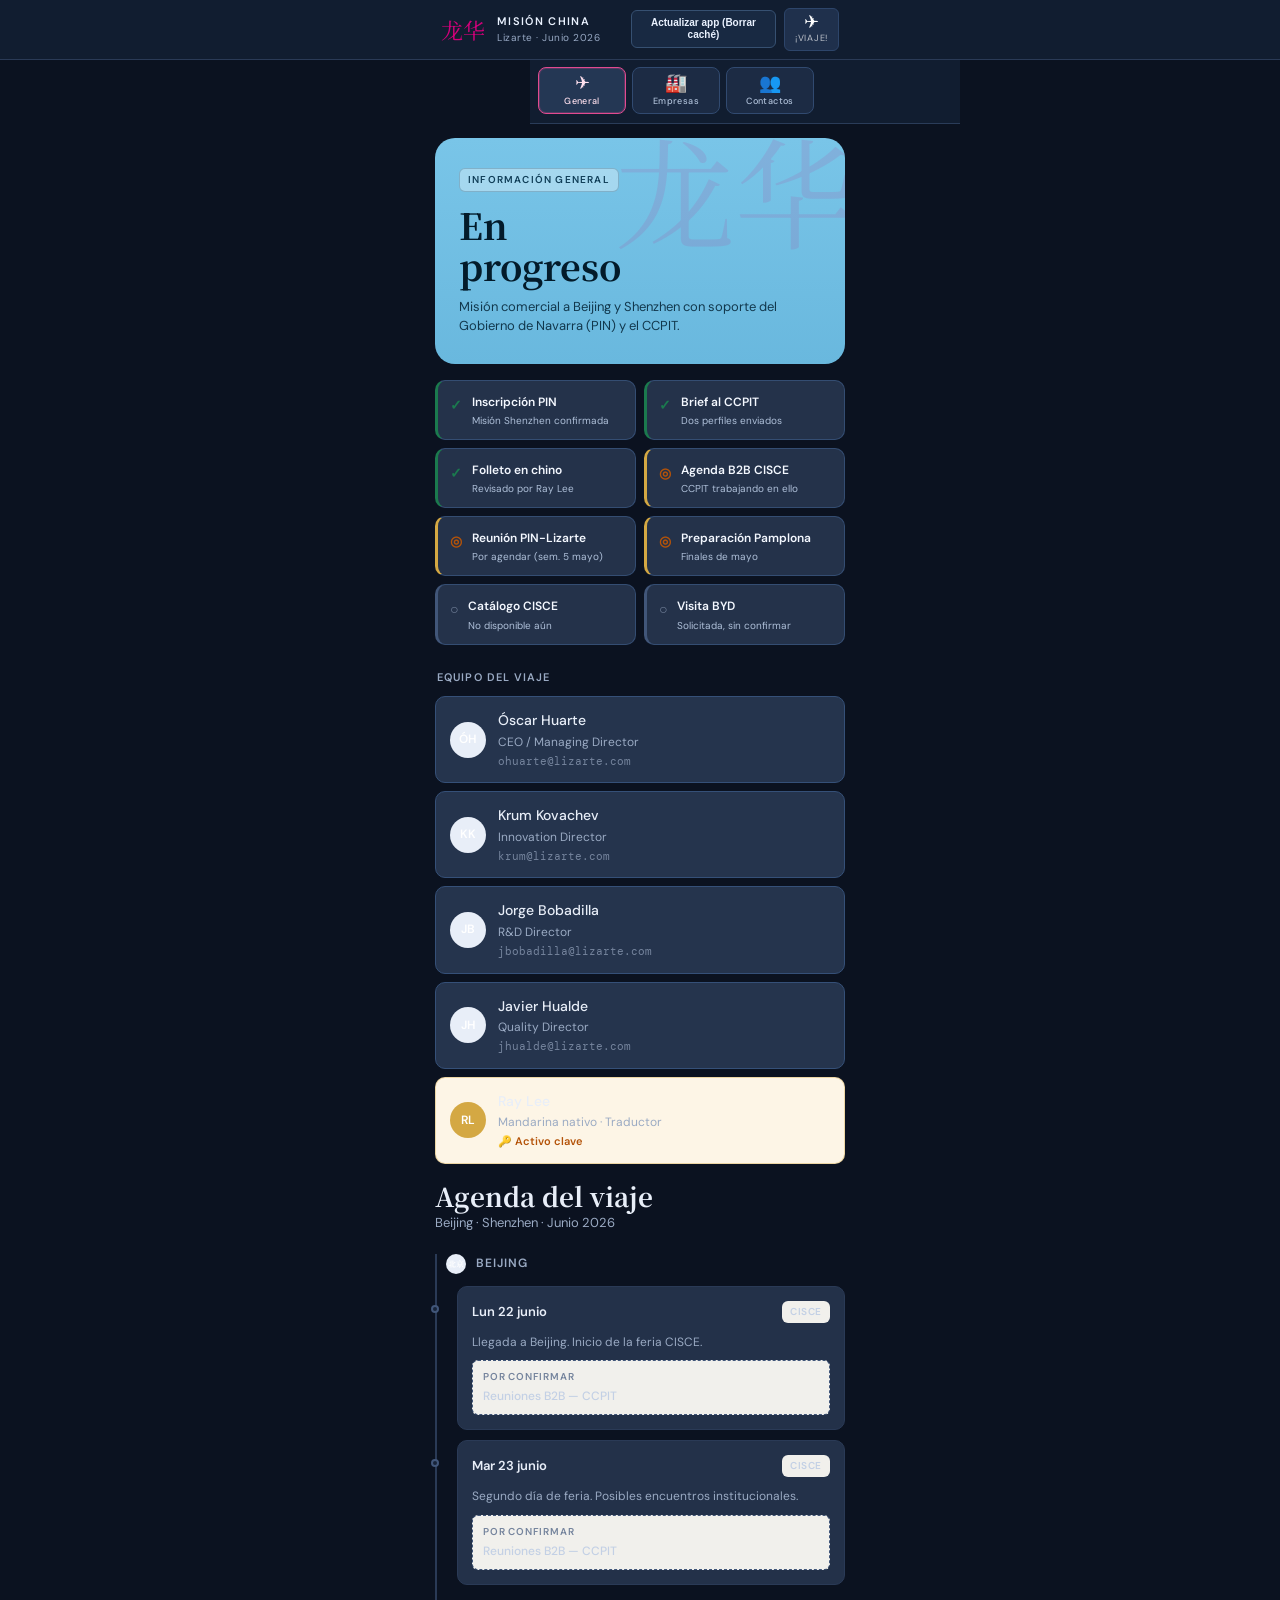
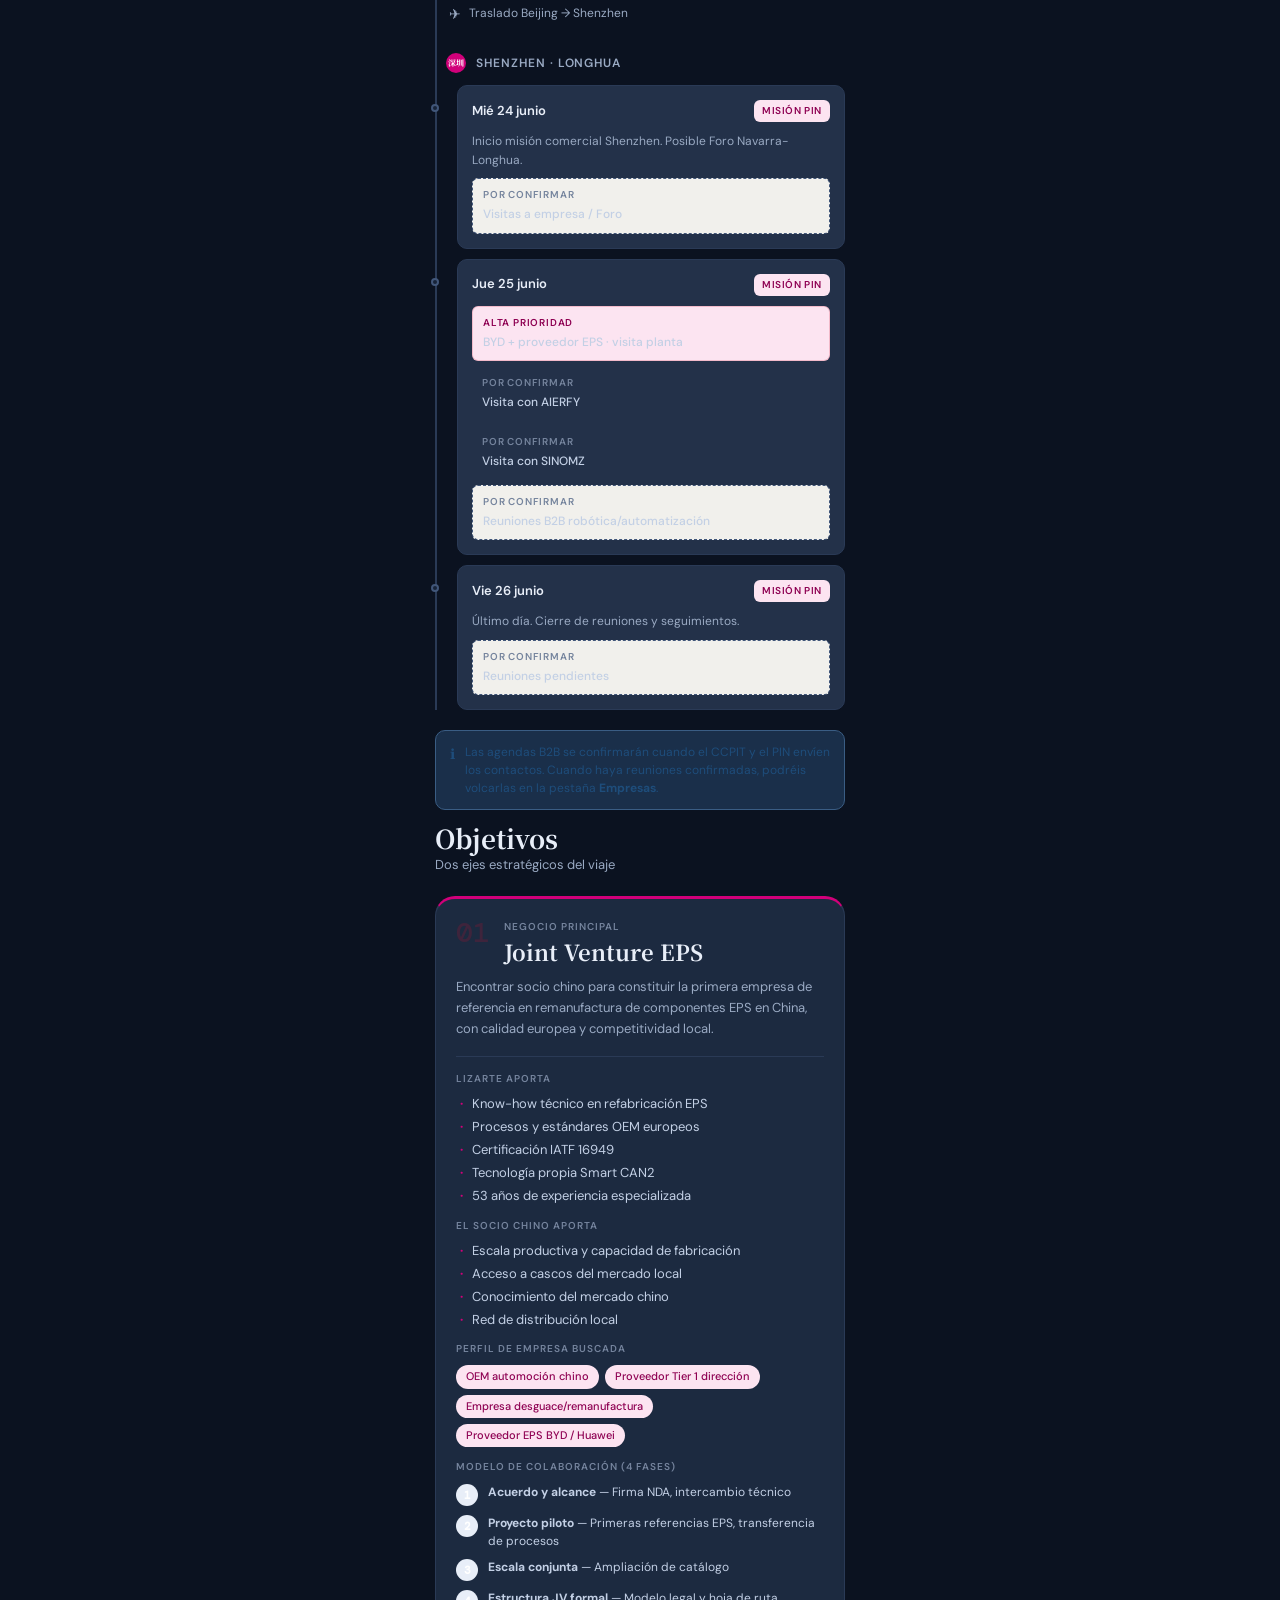
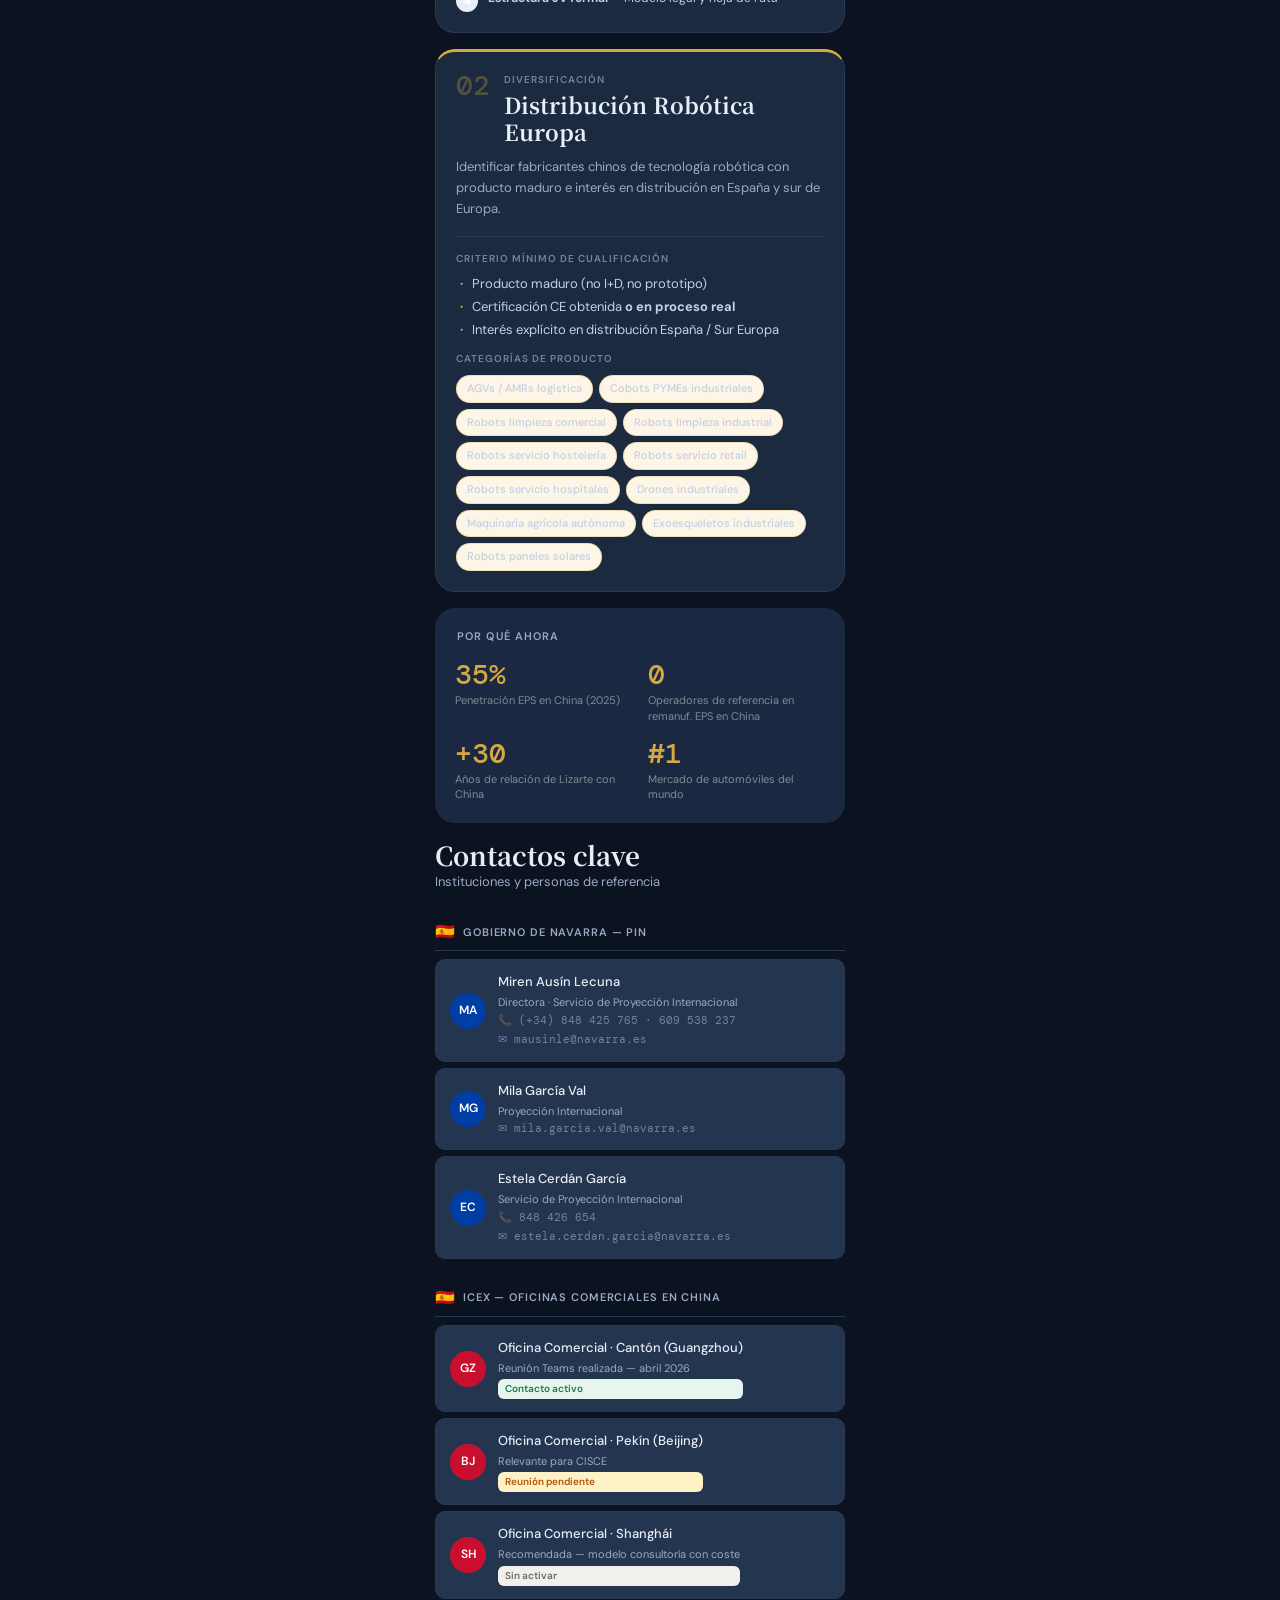
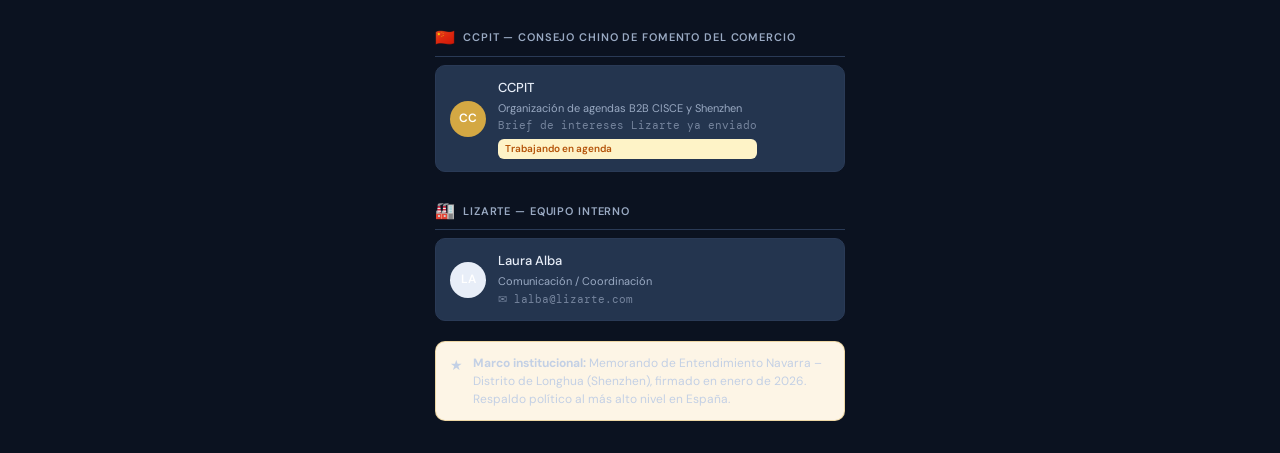
==== commit 9a0ad9ec: "botón act" ====
--- a/index-standalone.html
+++ b/index-standalone.html
@@ -31,14 +31,14 @@
   --red-dark:   #8E0052;
   --gold:       #D4A843;
   --gold-light: #FDF5E6;
-  --ink:        #2E3340;
-  --ink-mid:    #4A5263;
-  --ink-soft:   #6B7488;
-  --ink-faint:  #939CB1;
-  --paper:      #F5F7FF;
-  --surface:    #FFFDF8;
-  --border:     #E3E7F3;
-  --border-mid: #CDD4E6;
+  --ink:        #E8EEF8;
+  --ink-mid:    #C3D0E5;
+  --ink-soft:   #9AAAC3;
+  --ink-faint:  #75849D;
+  --paper:      #0B1220;
+  --surface:    #172338;
+  --border:     #2A3A56;
+  --border-mid: #415679;
 
   --done:       #1B7A4E;
   --done-bg:    #E6F5ED;
@@ -54,6 +54,7 @@
 
   --nav-height:  64px;
   --header-height: 60px;
+  --tabs-height: 64px;
 
   --font-body:   'DM Sans', sans-serif;
   --font-display:'Noto Serif SC', serif;
@@ -89,12 +90,12 @@
   z-index: 100;
   height: calc(var(--header-height) + var(--safe-top));
   padding-top: var(--safe-top);
-  background: #FCE4F1;
-  border-bottom: 2px solid var(--red);
+  background: #111D30;
+  border-bottom: 1px solid var(--border);
 }
 
 .header-inner {
-  max-width: 640px;
+  max-width: 430px;
   margin: 0 auto;
   height: 100%;
   padding: 0 16px;
@@ -125,13 +126,13 @@
   font-size: 11px;
   font-weight: 600;
   letter-spacing: 0.12em;
-  color: var(--ink);
+  color: #EAF2FF;
   text-transform: uppercase;
 }
 
 .brand-sub {
   font-size: 10px;
-  color: var(--ink-soft);
+  color: #98A9C4;
   letter-spacing: 0.05em;
 }
 
@@ -139,7 +140,8 @@
   display: flex;
   flex-direction: column;
   align-items: center;
-  background: var(--red);
+  background: #1F304C;
+  border: 1px solid #2D456A;
   border-radius: var(--radius-sm);
   padding: 4px 10px;
   min-width: 52px;
@@ -152,9 +154,9 @@
 }
 
 .refresh-app-btn {
-  border: 1px solid #E7B3D1;
-  background: #FFF0F8;
-  color: var(--ink);
+  border: 1px solid #365071;
+  background: #182942;
+  color: #EAF2FF;
   border-radius: var(--radius-sm);
   padding: 6px 9px;
   font-size: 10px;
@@ -194,9 +196,9 @@
    MAIN
 ═══════════════════════════════════════════════════════════ */
 .app-main {
-  max-width: 640px;
+  max-width: 430px;
   margin: 0 auto;
-  padding: calc(var(--header-height) + var(--safe-top) + 12px) 16px calc(var(--nav-height) + var(--safe-bottom) + 20px);
+  padding: calc(var(--header-height) + var(--tabs-height) + var(--safe-top) + 14px) 10px 20px;
   min-height: 100vh;
 }
 
@@ -216,7 +218,7 @@
    INICIO — HERO
 ═══════════════════════════════════════════════════════════ */
 .section-hero {
-  background: #FCE8F3;
+  background: linear-gradient(180deg, #79C5E8 0%, #69B8DE 100%);
   border-radius: var(--radius-xl);
   padding: 28px 24px;
   margin-bottom: 16px;
@@ -243,9 +245,9 @@
   font-weight: 600;
   letter-spacing: 0.12em;
   text-transform: uppercase;
-  color: var(--red-dark);
-  background: rgba(209,0,122,0.12);
-  border: 1px solid rgba(209,0,122,0.3);
+  color: #103E58;
+  background: rgba(255,255,255,0.35);
+  border: 1px solid rgba(16,62,88,0.25);
   border-radius: var(--radius-sm);
   padding: 3px 8px;
   margin-bottom: 12px;
@@ -255,14 +257,14 @@
   font-family: var(--font-display);
   font-size: 36px;
   font-weight: 700;
-  color: var(--ink);
+  color: #031B2A;
   line-height: 1.15;
   margin-bottom: 10px;
 }
 
 .hero-desc {
   font-size: 13px;
-  color: var(--ink-soft);
+  color: #12384D;
   line-height: 1.5;
 }
 
@@ -275,9 +277,9 @@
 }
 
 .status-card {
-  background: var(--surface);
+  background: #24324A;
   border-radius: var(--radius-md);
-  border: 1px solid var(--border);
+  border: 1px solid #344D72;
   padding: 12px;
   display: flex;
   align-items: flex-start;
@@ -300,12 +302,12 @@
 .status-title {
   font-size: 12px;
   font-weight: 600;
-  color: var(--ink);
+  color: #F4F8FF;
 }
 
 .status-sub {
   font-size: 10px;
-  color: var(--ink-faint);
+  color: #AFC0D9;
   line-height: 1.3;
 }
 
@@ -338,8 +340,8 @@
 }
 
 .team-card {
-  background: var(--surface);
-  border: 1px solid var(--border);
+  background: #25344D;
+  border: 1px solid #355078;
   border-radius: var(--radius-md);
   padding: 12px 14px;
   display: flex;
@@ -461,7 +463,7 @@
 }
 
 .timeline-day {
-  background: var(--surface);
+  background: #233149;
   border: 1px solid var(--border);
   border-radius: var(--radius-md);
   padding: 14px;
@@ -773,7 +775,7 @@
    OBJETIVOS
 ═══════════════════════════════════════════════════════════ */
 .objective-card {
-  background: var(--surface);
+  background: #1C2A40;
   border-radius: var(--radius-xl);
   border: 1px solid var(--border);
   padding: 20px;
@@ -953,7 +955,7 @@
 
 /* MARKET STATS */
 .market-block {
-  background: #EEF3FF;
+  background: #1A2941;
   border-radius: var(--radius-xl);
   padding: 20px;
   margin-bottom: 16px;
@@ -1021,7 +1023,7 @@
 }
 
 .contact-card {
-  background: var(--surface);
+  background: #24354F;
   border: 1px solid var(--border);
   border-radius: var(--radius-md);
   padding: 12px 14px;
@@ -1091,8 +1093,8 @@
    INFO BOX
 ═══════════════════════════════════════════════════════════ */
 .info-box {
-  background: #EBF4FF;
-  border: 1px solid #BDD9F7;
+  background: #1A2F4A;
+  border: 1px solid #3A5D84;
   border-radius: var(--radius-md);
   padding: 12px 14px;
   display: flex;
@@ -1117,32 +1119,39 @@
 }
 
 /* ═══════════════════════════════════════════════════════════
-   BOTTOM NAV
+   TOP TABS NAV
 ═══════════════════════════════════════════════════════════ */
-.bottom-nav {
+.top-tabs-nav {
   position: fixed;
-  bottom: 0; left: 0; right: 0;
+  top: calc(var(--header-height) + var(--safe-top));
+  left: 0; right: 0;
   z-index: 100;
-  height: calc(var(--nav-height) + var(--safe-bottom));
-  padding-bottom: var(--safe-bottom);
-  background: var(--surface);
-  border-top: 1px solid var(--border);
-  display: flex;
-  align-items: stretch;
-  max-width: 640px;
+  height: var(--tabs-height);
+  background: #111D30;
+  border-bottom: 1px solid #2A3C59;
+  display: flex;
+  align-items: center;
+  gap: 6px;
+  max-width: 430px;
   margin: 0 auto;
-}
+  padding: 8px 8px 10px;
+  overflow-x: auto;
+  -webkit-overflow-scrolling: touch;
+  scrollbar-width: none;
+}
+
+.top-tabs-nav::-webkit-scrollbar { display: none; }
 
 /* Full-width fix for fixed nav */
-.bottom-nav {
+.top-tabs-nav {
   left: 50%;
   transform: translateX(-50%);
-  max-width: 640px;
+  max-width: 430px;
   width: 100%;
 }
 
 @media (max-width: 640px) {
-  .bottom-nav {
+  .top-tabs-nav {
     left: 0;
     transform: none;
     max-width: 100%;
@@ -1150,25 +1159,29 @@
 }
 
 .nav-item {
-  flex: 1;
+  flex: 0 0 auto;
   display: flex;
   flex-direction: column;
   align-items: center;
   justify-content: center;
   gap: 3px;
-  background: none;
-  border: none;
+  background: #1C2B44;
+  border: 1px solid #314A70;
+  border-radius: 8px;
   cursor: pointer;
   font-family: var(--font-body);
-  color: var(--ink-faint);
-  padding: 8px 4px calc(8px + var(--safe-bottom) * 0.15);
+  color: #AFC0D8;
+  padding: 6px 10px;
+  min-width: 88px;
   transition: color 0.15s;
   -webkit-tap-highlight-color: transparent;
 }
 
 .nav-item.active {
-  color: var(--red);
-  text-shadow: 0 0 10px rgba(209, 0, 122, 0.18);
+  color: #FFE1EF;
+  border-color: #E24A90;
+  background: #243754;
+  box-shadow: inset 0 0 0 1px rgba(226,74,144,0.25);
 }
 
 .nav-icon {
@@ -1180,7 +1193,7 @@
   font-size: 9px;
   font-weight: 500;
   letter-spacing: 0.04em;
-  text-transform: uppercase;
+  text-transform: none;
 }
 
 /* ═══════════════════════════════════════════════════════════
@@ -1221,6 +1234,16 @@
   .header-badge {
     min-width: 45px;
     padding: 4px 8px;
+  }
+
+  .top-tabs-nav {
+    padding: 8px 6px 10px;
+    gap: 5px;
+  }
+
+  .nav-item {
+    min-width: 82px;
+    padding: 6px 8px;
   }
 }
 
@@ -1915,13 +1938,13 @@
   </main>
 
   <!-- BOTTOM NAV -->
-  <nav class="bottom-nav">
+  <nav class="top-tabs-nav">
     <button class="nav-item active" data-view="general">
-      <span class="nav-icon">⌂</span>
+      <span class="nav-icon">✈</span>
       <span class="nav-label">General</span>
     </button>
     <button class="nav-item" data-view="empresas">
-      <span class="nav-icon">建</span>
+      <span class="nav-icon">🏭</span>
       <span class="nav-label">Empresas</span>
     </button>
     <button class="nav-item" data-view="contactos">
@@ -2065,6 +2088,19 @@
   try { sessionStorage.clear(); } catch (_) { /* ignore */ }
 }
 
+function buildCacheBustedUrl() {
+  const stamp = String(Date.now());
+  try {
+    const url = new URL(window.location.href);
+    url.searchParams.set('v', stamp);
+    return url.toString();
+  } catch (_) {
+    const hasQuery = window.location.href.includes('?');
+    const sep = hasQuery ? '&' : '?';
+    return `${window.location.href}${sep}v=${stamp}`;
+  }
+}
+
 function initRefreshAppButton() {
   const refreshBtn = document.getElementById('refresh-app-btn');
   if (!refreshBtn) return;
@@ -2074,8 +2110,8 @@
     refreshBtn.disabled = true;
     refreshBtn.textContent = 'Actualizando...';
 
-    const url = new URL(window.location.href);
-    url.searchParams.set('v', String(Date.now()));
+    const targetUrl = buildCacheBustedUrl();
+    const isFileProtocol = window.location.protocol === 'file:';
 
     try {
       await clearAppCacheStorage();
@@ -2083,7 +2119,16 @@
       console.warn('No se pudo limpiar todo el cache automáticamente:', err);
     } finally {
       refreshBtn.textContent = originalText;
-      window.location.replace(url.toString());
+      if (isFileProtocol) {
+        /* En file:// no hay service worker y la limpieza real es limitada */
+        window.location.reload();
+        return;
+      }
+
+      window.location.replace(targetUrl);
+      setTimeout(() => {
+        window.location.reload();
+      }, 200);
     }
   });
 }
